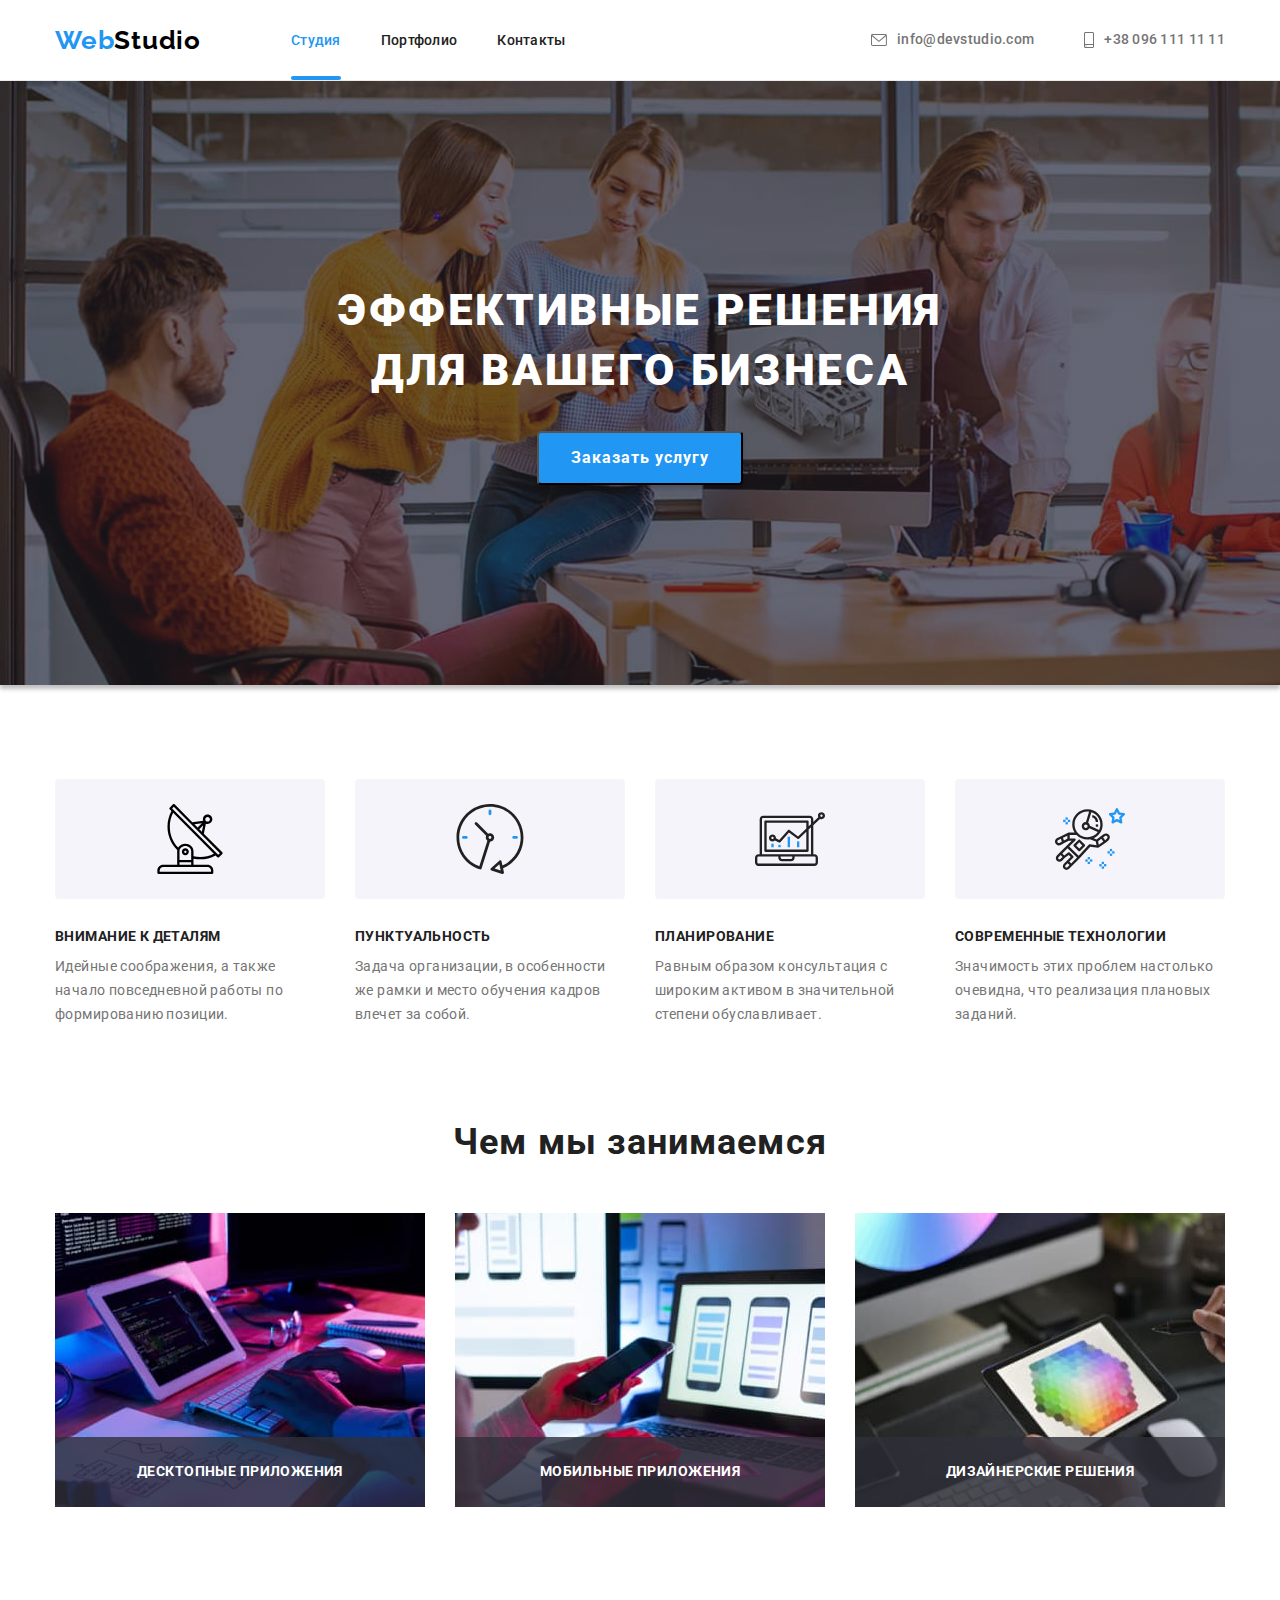
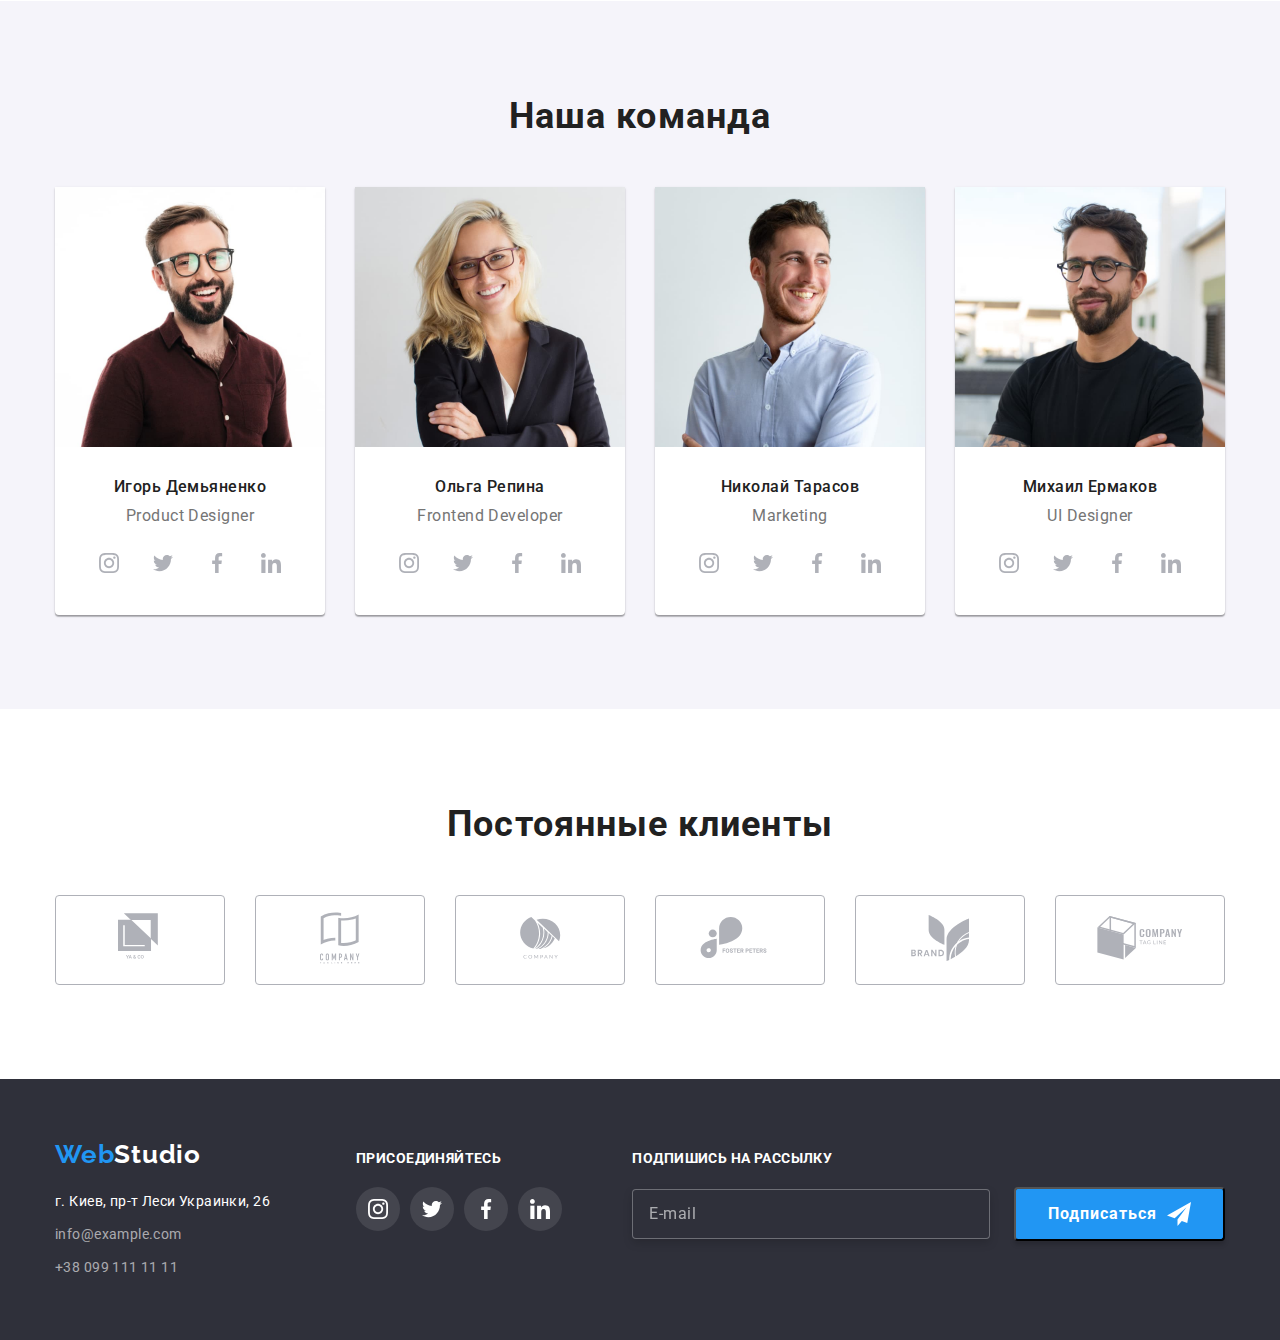
==== index.html @ ebfdbd6f "live sass compiler instalation" ====
<!DOCTYPE html>
<html lang="ru">
<head>
    <meta charset="UTF-8">
    <meta name="viewport" content="width=device-width, initial-scale=1.0">
    <title>Веб Студия</title>
    <link rel="stylesheet" href="https://cdnjs.cloudflare.com/ajax/libs/modern-normalize/1.0.0/modern-normalize.min.css">
    <link rel="preconnect" href="https://fonts.gstatic.com">
    <link href="https://fonts.googleapis.com/css2?family=Raleway:wght@700&family=Roboto:wght@400;500;700;900&display=swap"
        rel="stylesheet">
    <link rel="stylesheet" href="./css/styles.css" />

    <!-- Подключение анимации-->
        <link rel="stylesheet" href="https://cdnjs.cloudflare.com/ajax/libs/animate.css/4.1.1/animate.min.css" />
</head>
<body>
     <header class="header">
            <div class="container">
                <nav class="navigation">
                    <a class="logo link animate__heartBeat" lang="en" href=""><span class="logo-part">Web</span>Studio</a>
                    <ul class="navigation-list list">
                        <li class="navigation-item link">
                            <a class="navigation-link link active" href="">Студия</a>
                        </li>
                        <li class="navigation-item link">
                            <a class="navigation-link link" href="./portfolio.html">Портфолио</a>
                        </li>
                        <li class="navigation-item link">
                            <a class="navigation-link link" href="">Контакты</a>
                        </li>
                    </ul>
                </nav>
                <ul class="contact-list list">
                    <li class="contact-items">
                        <a class="contact-mail link" href="mailto:info@devstudio.com">
                            <svg class="contact-mail-icon" width="16" height="12">
                                <use href="./images/icons.svg#icon-envelope-hover"></use>
                            </svg>info@devstudio.com</a>
                    </li>
                    <li class="contact-items">
                        <a class="contact-tel link" href="tel:+380961111111">
                            <svg class="contact-tel-icon" width="10" height="16">
                                <use href="./images/icons.svg#icon-smartphone"></use>
                            </svg>+38 096 111 11 11</a>
                    </li>
                </ul>
            </div>
    </header>    
        <main>

            <!--Секция Hero-->
            
            <section class="hero">
                <div class="container">
                    <h1 class="hero-title">Эффективные решения для вашего бизнеса</h1>
                    <button class="modal-btn" type="button" data-modal-open>Заказать услугу</button>
                </div>
            </section>

            <!--Секция Преимущества-->

            <section class="advantages">
                <div class="container">
                    <h2 class="advantages-title visually-hidden">Преимущества Веб Студии</h2>
                    
                    <ul class="advantages-list list">
                        <li class="advantages-list-item">
                            <div class="advantages-icon-box">
                                <svg class="advantages-icon" width="70" height="70">
                                    <use href="./images/icons.svg#icon-antenna"></use>
                                </svg>
                            </div>
                            <h3 class="advantages-list-title">Внимание к деталям</h3>
                            <p class="advantages-description">Идейные соображения, а также начало повседневной работы по формированию
                                позиции.
                            </p>
                        </li>
                        <li class="advantages-list-item">
                            <div class="advantages-icon-box">
                                <svg class="advantages-icon" width="70" height="70">
                                    <use href="./images/icons.svg#icon-clock"></use>
                                </svg>
                            </div>
                            <h3 class="advantages-list-title">Пунктуальность</h3>
                            <p class="advantages-description">Задача организации, в особенности же рамки и место обучения кадров влечет за
                                собой.
                            </p>
                        </li>
                        <li class="advantages-list-item">
                            <div class="advantages-icon-box">
                                <svg class="advantages-icon" width="70" height="70">
                                    <use href="./images/icons.svg#icon-diagram"></use>
                                </svg>
                            </div>
                            <h3 class="advantages-list-title">Планирование</h3>
                            <p class="advantages-description">Равным образом консультация с широким активом в значительной степени
                                обуславливает.
                            </p>
                        </li>
                        <li class="advantages-list-item">
                            <div class="advantages-icon-box">
                                <svg class="advantages-icon" width="70" height="70">
                                    <use href="./images/icons.svg#icon-astronaut"></use>
                                </svg>
                            </div>
                            <h3 class="advantages-list-title">Современные технологии</h3>
                            <p class="advantages-description">Значимость этих проблем настолько очевидна, что реализация плановых заданий.
                            </p>
                        </li>
                    </ul>
                </div>
            </section>

            <!--Род деятельности-->

            <section class="company-skills">
                <div class="container">
                    <h2 class="company-description">Чем мы занимаемся</h2>
                    <ul class="skills list">
                        <li class="skills-gallary-item">
                            <div class="skills-thumb">
                                <img class="skills-images" src="./images/what-we-do/img-1.jpg" width="370" height="294"
                                    alt="Веб разработчик стилизирует сайт с помощью каскадной таблицы стилей." />
                                    <p class="skills-examples">Десктопные приложения</p>
                            </div>
                        </li>
                        <li class="skills-gallary-item">
                            <div class="skills-thumb"> 
                                <img class="skills-images" src="./images/what-we-do/img-2.jpg" width="370" height="294"
                                    alt="Веб дизайнер подбирает дизайн сайта для мобильного телефона." />
                                <p class="skills-examples">Мобильные приложения</p>
                            </div>
                        </li>
                        <li class="skills-gallary-item">
                            <div class="skills-thumb">
                                <img class="skills-images" src="./images/what-we-do/img-3.jpg" width="370" height="294"
                                    alt="Веб дизайнер смотрит на палитру цветов на планшете." />
                                <p class="skills-examples">Дизайнерские решения</p>
                            </div>
                        </li>
                    </ul>
                </div>
            </section>
            
            <!--Наша команда-->

            <section class="team">
                <div class="container">
                    <h2 class="company-description">Наша команда</h2>
                    <ul class="team-list list">
                        <li class="team-list-item">
                            <img class="team-member-photo" src="./images/team/img.jpg" width="270" height="260"
                                alt="Улыбающийся парень с бородой, в очках, бордовой рубашке." />
                           <div class="team-member-description">
                                <h3 class="team-member-name">Игорь Демьяненко</h3>
                                <p class="team-member-job" lang="en">Product Designer</p>
                                <ul class="social-list">
                                    <li class="social-list-item list">
                                        <a href="" class="social-list-link link">
                                            <svg class="social-list-icon" width="20" height="20">
                                                <use href="./images/icons.svg#icon-instagram"></use>
                                            </svg>
                                        </a>
                                    </li>
                                    <li class="social-list-item list">
                                        <a href="" class="social-list-link link">
                                            <svg class="social-list-icon" width="20" height="20">
                                                 <use href="./images/icons.svg#icon-twitter"></use>
                                            </svg>
                                        </a>
                                    </li>
                                    <li class="social-list-item list">
                                        <a href="" class="social-list-link link">
                                            <svg class="social-list-icon" width="20" height="20">
                                                <use href="./images/icons.svg#icon-facebook"></use>
                                            </svg>
                                        </a>
                                    </li>
                                    <li class="social-list-item list">
                                        <a href="" class="social-list-link link">
                                            <svg class="social-list-icon" width="20" height="20">
                                                <use href="./images/icons.svg#icon-linkedin"></use>
                                         </svg>
                                        </a>
                                    </li>
                                </ul>
                           </div>
                        </li>
                        <li class="team-list-item">
                            <img class="team-member-photo" src="./images/team/img-1.jpg" width="270" height="260"
                                alt="Улыбающаяся девушка блондинка, в очках и темно-сером пиджаке." />
                            <div class="team-member-description">
                                <h3 class="team-member-name">Ольга Репина</h3>
                                <p class="team-member-job" lang="en">Frontend Developer</p>
                                <ul class="social-list">
                                    <li class="social-list-item list">
                                        <a href="" class="social-list-link link">
                                            <svg class="social-list-icon" width="20" height="20">
                                                <use href="./images/icons.svg#icon-instagram"></use>
                                            </svg>
                                        </a>
                                    </li>
                                    <li class="social-list-item list">
                                        <a href="" class="social-list-link link">
                                            <svg class="social-list-icon" width="20" height="20">
                                                <use href="./images/icons.svg#icon-twitter"></use>
                                            </svg>
                                        </a>
                                    </li>
                                    <li class="social-list-item list">
                                        <a href="" class="social-list-link link">
                                            <svg class="social-list-icon" width="20" height="20">
                                                <use href="./images/icons.svg#icon-facebook"></use>
                                            </svg>
                                        </a>
                                    </li>
                                    <li class="social-list-item list">
                                        <a href="" class="social-list-link link">
                                            <svg class="social-list-icon" width="20" height="20">
                                                <use href="./images/icons.svg#icon-linkedin"></use>
                                            </svg>
                                        </a>
                                    </li>
                                </ul>
                            </div>
                        </li>
                        <li class="team-list-item">
                            <img class="team-member-photo" src="./images/team/img-2.jpg" width="270" height="260"
                                alt="Улыбающийся парень, смотрящий в сторону, в голубой рубашке." />
                            <div class="team-member-description">
                                <h3 class="team-member-name">Николай Тарасов</h3>
                                <p class="team-member-job" lang="en">Marketing</p>
                                <ul class="social-list">
                                    <li class="social-list-item list">
                                        <a href="" class="social-list-link link">
                                            <svg class="social-list-icon" width="20" height="20">
                                                <use href="./images/icons.svg#icon-instagram"></use>
                                            </svg>
                                        </a>
                                    </li>
                                    <li class="social-list-item list">
                                        <a href="" class="social-list-link link">
                                            <svg class="social-list-icon" width="20" height="20">
                                                <use href="./images/icons.svg#icon-twitter"></use>
                                            </svg>
                                        </a>
                                    </li>
                                    <li class="social-list-item list">
                                        <a href="" class="social-list-link link">
                                            <svg class="social-list-icon" width="20" height="20">
                                                <use href="./images/icons.svg#icon-facebook"></use>
                                            </svg>
                                        </a>
                                    </li>
                                    <li class="social-list-item list">
                                        <a href="" class="social-list-link link">
                                            <svg class="social-list-icon" width="20" height="20">
                                                <use href="./images/icons.svg#icon-linkedin"></use>
                                            </svg>
                                        </a>
                                    </li>
                                </ul>
                            </div>
                        </li>
                        <li class="team-list-item">
                            <img class="team-member-photo" src="./images/team/img-3.jpg" width="270" height="260"
                                alt="Улыбающийся парень с бородой, в очках и в черной футболке." />
                           <div class="team-member-description">
                                <h3 class="team-member-name">Михаил Ермаков</h3>
                                <p class="team-member-job" lang="en">UI Designer</p>
                                <ul class="social-list">
                                    <li class="social-list-item list">
                                        <a href="" class="social-list-link link">
                                            <svg class="social-list-icon" width="20" height="20">
                                                <use href="./images/icons.svg#icon-instagram"></use>
                                            </svg>
                                        </a>
                                    </li>
                                    <li class="social-list-item list">
                                        <a href="" class="social-list-link link">
                                            <svg class="social-list-icon" width="20" height="20">
                                                <use href="./images/icons.svg#icon-twitter"></use>
                                            </svg>
                                        </a>
                                    </li>
                                    <li class="social-list-item list">
                                        <a href="" class="social-list-link link">
                                            <svg class="social-list-icon" width="20" height="20">
                                                <use href="./images/icons.svg#icon-facebook"></use>
                                            </svg>
                                        </a>
                                    </li>
                                    <li class="social-list-item list">
                                        <a href="" class="social-list-link link">
                                            <svg class="social-list-icon" width="20" height="20">
                                                <use href="./images/icons.svg#icon-linkedin"></use>
                                            </svg>
                                        </a>
                                    </li>
                                </ul>
                           </div>
                        </li>
                    </ul>
                </div>
            </section>

            <!--Секция Клиенты-->
            <section class="regular-customers">
                <div class="container">
                    <h2 class="company-description">Постоянные клиенты</h2>
                      <ul class="regular-customers-list list">
                        <li class="regular-customers-list-item">
                            <a class="regular-customers-icon-box">
                                <svg class="regular-customers-icon" width="44" height="49">
                                    <use href="./images/icons.svg#icon-logo-1"></use>
                                </svg>
                            </a>
                        </li>
                        <li class="regular-customers-list-item">
                            <a class="regular-customers-icon-box">
                                <svg class="regular-customers-icon" width="40" height="52">
                                    <use href="./images/icons.svg#icon-logo-2"></use>
                                </svg>
                            </a>
                        </li>
                        <li class="regular-customers-list-item">
                            <a class="regular-customers-icon-box">
                                <svg class="regular-customers-icon" width="41" height="42">
                                    <use href="./images/icons.svg#icon-logo-3"></use>
                                </svg>
                            </a>
                        </li>
                        <li class="regular-customers-list-item">
                            <a class="regular-customers-icon-box">
                                <svg class="regular-customers-icon" width="80" height="42">
                                    <use href="./images/icons.svg#icon-logo-4"></use>
                                </svg>
                            </a>
                        </li>
                        <li class="regular-customers-list-item">
                            <a class="regular-customers-icon-box">
                                <svg class="regular-customers-icon" width="60" height="46">
                                    <use href="./images/icons.svg#icon-logo-5"></use>
                                </svg>
                            </a>
                        </li>
                        <li class="regular-customers-list-item">
                            <a class="regular-customers-icon-box">
                                <svg class="regular-customers-icon" width="88" height="44">
                                    <use href="./images/icons.svg#icon-logo-6"></use>
                                </svg>
                            </a>
                        </li>
                    </ul>
                </div>
            </section>
        </main>
     <footer class="footer">    
            <div class="container">
                <div class="left-side-footer-wrapper">
                    <a class="logo link" lang="en" href=""><span class="logo-part">Web</span><span
                            class="logo-dark-background">Studio</span></a>
                    <address class="address">
                        <ul class="address-list list">
                            <li class="address-list-item">
                                <a class="address-link link" href="https://goo.gl/maps/c7qryHXfXwKfHJzUA" target="_blank"
                                    rel="noopener noreferrer">г. Киев, пр-т Леси Украинки, 26</a>
                            </li>
                            <li class="address-list-item">
                                <a class="address-contact link" href="mailto:info@example.com">info@example.com</a>
                            </li>
                            <li class="address-list-item">
                                <a class="address-contact link" href="tel:+380991111111">+38 099 111 11 11</a>
                            </li>
                        </ul>
                    </address>
                </div>
                <div class="social-links-footer-wrapper">
                    <p class="enjoy-title">Присоединяйтесь</p>
                    <ul class="social-list-footer">
                        <li class="social-list-footer-item list">
                            <a href="" class="social-list-footer-link link">
                                <svg class="social-list-footer-icon" width="20" height="20">
                                    <use href="./images/icons.svg#icon-instagram"></use>
                                </svg>
                            </a>
                        </li>
                        <li class="social-list-footer-item list">
                            <a href="" class="social-list-footer-link link">
                                <svg class="social-list-footer-icon" width="20" height="20">
                                    <use href="./images/icons.svg#icon-twitter"></use>
                                </svg>
                            </a>
                        </li>
                        <li class="social-list-footer-item list">
                            <a href="" class="social-list-footer-link link">
                                <svg class="social-list-footer-icon" width="20" height="20">
                                    <use href="./images/icons.svg#icon-facebook"></use>
                                </svg>
                            </a>
                        </li>
                        <li class="social-list-footer-item list">
                            <a href="" class="social-list-footer-link link">
                                <svg class="social-list-footer-icon" width="20" height="20">
                                    <use href="./images/icons.svg#icon-linkedin"></use>
                                </svg>
                            </a>
                        </li>
                    </ul>
                </div>
                <div class="footer-form-wrapper">
                    <b class="footer-form-title">Подпишись на рассылку</b>
                       <form action="#" class="footer-form">
                             <input type="email" class="user-email-footer-input" name="user-email-footer-input" placeholder="E-mail">
                             <button type="submit" class="footer-form-button">Подписаться
                                <svg class="footer-send-icon" width="24" height="24">
                                    <use href="./images/icons.svg#icon_send"></use>
                                </svg>
                          </button>
                        </form>
                </div>
            </div>
    </footer>

                <!-- БЕКДРОП -->
    <div class="backdrop is-hidden" data-modal>
        <div class="modal animate__zoomInDown">
            <button type="button" class="modal-btn-close" data-modal-close>
                <svg class="close-icon" width="11" height="11">
                    <use href="./images/icons.svg#icon-close"></use>
                </svg>
            </button>
            <form action="#" class="modal-form">
                <p class="modal-form-title">Оставьте свои данные, мы вам перезвоним</p>
                <label class="form-field">
                    Имя
                    <span class="form-field-wrapper">
                        <input type="text" name="user-name" required minlength="2" class="modal-form-input">
                        <svg class="modal-form-icon" width="18" height="18">
                            <use href="./images/icons.svg#icon-person"></use>
                        </svg>
                    </span>
                </label>
            
                <label class="form-field">
                    Телефон
                    <span class="form-field-wrapper">
                        <input type="number" name="user-tel" class="modal-form-input" required title="+38 (050) 333-33-33">
                        <svg class="modal-form-icon" width="18" height="18">
                            <use href="./images/icons.svg#icon-phone"></use>
                        </svg>
                    </span>
                </label>
            
                <label class="form-field">
                    Почта
                    <span class="form-field-wrapper">
                        <input type="email" name="user-email" class="modal-form-input" required>
                    
                        <svg class="modal-form-icon" width="18" height="18">
                            <use href="./images/icons.svg#icon-email"></use>
                        </svg>
                    </span>
                </label>
            
                <label class="form-field">
                    Комментарий
                    <textarea name="comment" class="modal-form-comment" placeholder="Введите текст"></textarea>
                </label>
                
                <input type="checkbox" id="agreement" name="agreement" class="modal-form-agreement visually-hidden">
                <label for="agreement" class="modal-form-agreement-desc">
                    Соглашаюсь с рассылкой и принимаю&nbsp;
                    <a class="modal-form-agreement-link" href="">Условия договора</a>
                </label>
                    <button class="modal-form-btn" type="submit">Отправить</button>
            </form>
        </div>
    </div>
    <script src="./js/modal.js"></script>
</body>
</html>
---- css/styles.css ----
/* ------COMPONENTS----- */
:root {
  --main-font: 'Roboto', sans-serif;
  --secondary-font: 'Raleway', sans-serif;
  --accent-color: #2196f3;
  --alternative-accent-color: #188ce8;
  --first-text-color: #212121;
  --second-text-color: #757575;
  --alternative-second-text-color: rgba(255, 255, 255, 0.6);
  --third-text-color: #ffffff;
  --light-background-color: #f5f4fa;
  --dark-background-color: #2f303a;
  --btn-box-shadow-color: 0px 4px 4px rgba(0, 0, 0, 0.15);
  --logo-light-theme-color: #000;
  --social-icons-color-light-theme: #afb1b8;
  --overlay-background-color: rgba(33, 150, 243, 0.9);
}

body {
  font-family: var(--main-font);
  color: var(--first-text-color);
}

.link {
  text-decoration: none;
  color: var(--first-text-color);
}

.list {
  list-style: none;
}

.address {
  font-style: normal;
}

.active {
  color: var(--accent-color);
  position: relative;
}

h1,
h2,
h3,
h4,
h5,
h6,
p {
  margin: 0;
}

ul,
ol {
  margin: 0;
  padding: 0;
}

img {
  display: block;
}

.visually-hidden {
  position: absolute !important;
  clip: rect(1px 1px 1px 1px); /* IE6, IE7 */
  clip: rect(1px, 1px, 1px, 1px);
  padding: 0 !important;
  border: 0 !important;
  height: 1px !important;
  width: 1px !important;
  overflow: hidden;
}
/* ------END COMPONENTS----- */

/* HEADER */

.header {
  display: flex;
  align-items: center;
  border-bottom: 1px solid #ececec;
}

.container {
  margin: 0 auto;
  padding: 0 15px;
  width: 1200px;
}

.header .container {
  display: flex;
  align-items: center;
}

.navigation {
  display: flex;
  align-items: center;
}

.navigation-list {
  display: flex;
  align-items: center;
}

.contact-list,
.contact-items {
  display: flex;
  align-items: center;
}

.contact-list {
  margin-left: auto;
}

.contact-items:not(:last-child) {
  margin-right: 50px;
}

.logo {
  font-family: var(--secondary-font);
  font-weight: 700;
  font-size: 26px;
  line-height: 1.19;
  letter-spacing: 0.03em;
  color: var(--logo-light-theme-color);
  margin-right: 90px;
  padding-top: 24px;
  padding-bottom: 24px;

  animation-duration: 3000ms;
}

.logo-part {
  color: var(--accent-color);
}

.navigation-item:not(:last-child) {
  margin-right: 40px;
}

.navigation-link {
  font-weight: 500;
  font-size: 14px;
  line-height: 1.14;
  letter-spacing: 0.02em;
  padding-top: 32px;
  padding-bottom: 32px;

  transition-property: color;
  transition-duration: 250ms;
  transition-timing-function: cubic-bezier(0.4, 0, 0.2, 1);
}

.contact-mail,
.contact-tel {
  display: flex;
  align-items: center;

  padding-top: 32px;
  padding-bottom: 32px;
  font-weight: 500;
  font-size: 14px;
  line-height: 1.14;
  letter-spacing: 0.02em;
  color: var(--second-text-color);

  transition-property: color;
  transition-duration: 250ms;
  transition-timing-function: cubic-bezier(0.4, 0, 0.2, 1);
}

.contact-mail-icon,
.contact-tel-icon {
  margin-right: 10px;
  cursor: pointer;
  fill: currentColor;
}

.navigation-link:hover,
.navigation-link:focus,
.contact-mail:hover,
.contact-mail:focus,
.contact-tel:hover,
.contact-tel:focus {
  color: var(--accent-color);
}

.contact-mail:hover .contact-mail-icon,
.contact-mail:focus .contact-mail-icon,
.contact-tel:hover .contact-tel-icon,
.contact-tel:focus .contact-tel-icon {
  fill: currentColor;
}

.active::after {
  content: '';
  position: absolute;
  left: 0;
  bottom: 0;
  width: 100%;
  height: 4px;
  border-radius: 2px;
  background-color: currentColor;
}

/* HEADER END */

/* HERO */

.hero {
  text-align: center;
  max-width: 1600px;
  margin: 0 auto;
  background-color: var(--dark-background-color);
  background-image: linear-gradient(
      rgba(47, 48, 58, 0.4),
      rgba(47, 48, 58, 0.4)
    ),
    url('../images/hero-bgi/background.jpg');
  background-repeat: no-repeat;
  background-size: cover;
  box-shadow: 0px 4px 4px rgba(0, 0, 0, 0.25);
}

.hero .container {
  text-align: center;
  padding-top: 200px;
  padding-bottom: 200px;
}

.hero-title {
  max-width: 696px;
  margin-left: auto;
  margin-right: auto;
  margin-bottom: 30px;
  text-align: center;
  font-weight: 900;
  font-size: 44px;
  line-height: 1.36;
  letter-spacing: 0.06em;
  text-transform: uppercase;
  color: var(--third-text-color);
}

.modal-btn {
  min-width: 200px;
  padding: 10px 32px;

  font-family: inherit;
  font-weight: 700;
  font-size: 16px;
  line-height: 1.88;
  text-align: center;
  letter-spacing: 0.06em;
  cursor: pointer;
  border-radius: 4px;
  color: var(--third-text-color);
  background-color: var(--accent-color);
  box-shadow: var(--btn-box-shadow-color);

  transition: background-color 250ms cubic-bezier(0.4, 0, 0.2, 1);
}

.modal-btn:hover,
.modal-btn:focus {
  background-color: var(--alternative-accent-color);
  outline: none;
}

.backdrop {
  position: fixed;
  top: 0;
  left: 0;
  width: 100%;
  height: 100%;
  background-color: rgba(0, 0, 0, 0.2);
  visibility: visible;
  opacity: 1;
  transition: opacity 250ms cubic-bezier(0.4, 0, 0.2, 1);
}

.backdrop.is-hidden {
  opacity: 0;
  visibility: hidden;
  pointer-events: none;
}

.modal {
  position: absolute;
  top: 50%;
  left: 50%;
  transform: translate(-50%, -50%);
  transform-origin: center left;

  display: flex;
  min-width: 528px;
  min-height: 581px;
  padding: 40px;
  box-shadow: 0px 1px 3px rgba(0, 0, 0, 0.12), 0px 1px 1px rgba(0, 0, 0, 0.14),
    0px 2px 1px rgba(0, 0, 0, 0.2);
  border-radius: 4px;
  background-color: var(--third-text-color);

  transition: transform 500ms cubic-bezier(0.4, 0, 0.2, 1);
  animation-duration: 3000ms;
}

.modal-form {
  display: flex;
  flex-direction: column;
}

.modal-form-input {
  display: block;
  width: 100%;
  min-height: 40px;
  padding: 12px 42px;
  border: 1px solid rgba(33, 33, 33, 0.2);
  border-radius: 4px;
  margin-top: 4px;
  transition: border-color 250ms cubic-bezier(0.4, 0, 0.2, 1);
}

.modal-form-input:focus {
  border-color: var(--accent-color);
  outline: none;
}

.modal-form-icon {
  position: absolute;
  display: block;
  top: 50%;
  left: 12px;
  transform: translateY(-50%);
  transition: fill 250ms cubic-bezier(0.4, 0, 0.2, 1);
}

.modal-form-input:focus + .modal-form-icon {
  fill: var(--accent-color);
}

.modal-form-comment {
  width: 100%;
  resize: none;
  min-height: 120px;
  padding: 12px 16px;
  margin-top: 4px;
  border: 1px solid rgba(33, 33, 33, 0.2);
  border-radius: 4px;
  transition: border-color 250ms cubic-bezier(0.4, 0, 0.2, 1);
}

.modal-form-comment:focus {
  border-color: var(--accent-color);
  outline: none;
}

.modal-form-comment::placeholder {
  font-family: inherit;
  font-weight: 400;
  font-size: 14px;
  line-height: 1.14;
  letter-spacing: 0.01em;
  color: rgba(117, 117, 117, 0.5);
}

.modal-form-title {
  margin-bottom: 30px;
  text-align: center;
  font-weight: 700;
  font-size: 20px;
  line-height: 1.15;
  letter-spacing: 0.03em;
  color: var(--first-text-color);
}

.form-field {
  font-family: inherit;
  font-weight: 400;
  font-size: 12px;
  line-height: 1.17;
  letter-spacing: 0.01em;
  color: var(--second-text-color);
}

.form-field:not(:last-child) {
  margin-bottom: 10px;
}

.form-field-wrapper {
  position: relative;
  display: block;
}

.modal-form-agreement-desc {
  display: flex;
  align-items: center;
  margin-bottom: 30px;
  font-family: inherit;
  font-weight: 400;
  font-size: 14px;
  line-height: 1.71;
  letter-spacing: 0.03em;
  color: var(--second-text-color);
}

.modal-form-agreement-desc::before {
  content: ' ';
  display: block;
  margin-right: 8px;
  width: 16px;
  height: 15px;
  background-image: url(../images/empty_check.svg);
  background-repeat: no-repeat;
  background-size: contain;
  cursor: pointer;
  transition: background-image 250ms cubic-bezier(0.4, 0, 0.2, 1);
}

.modal-form-agreement:checked + .modal-form-agreement-desc::before {
  border: 0.2px solid var(--third-text-color);
  background-image: url(../images/check.svg);
  fill: var(--third-text-color);
  background-repeat: no-repeat;
  background-size: contain;
  background-color: var(--alternative-accent-color);
  outline: none;
}

.modal-form-agreement:focus + .modal-form-agreement-desc::before {
  border: 2px solid var(--accent-color);
}

.modal-form-agreement-link {
  color: var(--accent-color);
}

.modal-btn-close {
  position: absolute;
  top: 8px;
  right: 8px;

  display: flex;
  align-items: center;
  justify-content: center;

  padding: 0;
  width: 30px;
  height: 30px;
  border: 1px solid rgba(0, 0, 0, 0.1);
  border-radius: 50%;
  background-color: var(--third-text-color);
  cursor: pointer;
}

.modal-form-btn {
  min-width: 200px;
  align-self: center;
  padding: 10px;

  text-align: center;
  font-family: inherit;
  font-weight: 700;
  font-size: 16px;
  line-height: 1.88;
  letter-spacing: 0.06em;
  cursor: pointer;
  border-radius: 4px;
  border: none;
  color: var(--third-text-color);
  background-color: var(--accent-color);
  box-shadow: var(--btn-box-shadow-color);

  transition: background-color 250ms cubic-bezier(0.4, 0, 0.2, 1);
}

.modal-form-btn:hover,
.modal-form-btn:focus {
  background-color: var(--alternative-accent-color);
  border: none;
}

/* HERO END */

/* ПРЕИМУЩЕСТВА */

.advantages {
  padding-top: 94px;
  padding-bottom: 47px;
}

.advantages .container {
  display: flex;
}

.advantages-list {
  display: flex;
  margin-left: -30px;
  margin-top: -30px;
}

.advantages-list-item {
  flex-basis: calc((100% - 120px) / 4);
  margin-left: 30px;
  margin-top: 30px;
}

.advantages-icon-box {
  display: flex;
  align-items: center;
  justify-content: center;
  background: var(--light-background-color);
  border-radius: 4px;
  width: 270px;
  height: 120px;
  margin-bottom: 30px;
}

.advantages-list-title {
  font-weight: 700;
  font-size: 14px;
  line-height: 1.14;
  letter-spacing: 0.03em;
  text-transform: uppercase;
  margin-bottom: 10px;
}

.advantages-description {
  font-size: 14px;
  line-height: 1.71;
  letter-spacing: 0.03em;
  color: var(--second-text-color);
}

/* ПРЕИМУЩЕСТВА END */

/*РОД ДЕЯТЕЛЬНОСТИ*/

.company-skills {
  padding-top: 47px;
  padding-bottom: 94px;
}

.skills {
  display: flex;
  flex-wrap: wrap;
  margin-left: -30px;
  margin-top: -30px;
}

.company-description {
  font-weight: 700;
  font-size: 36px;
  line-height: 1.17;
  text-align: center;
  letter-spacing: 0.03em;
  margin-bottom: 50px;
}

.skills-gallary-item {
  flex-basis: calc((100% - 90px) / 3);
  margin-left: 30px;
  margin-top: 30px;
}

.skills-thumb {
  position: relative;
}

.skills-examples {
  position: absolute;
  left: 0;
  bottom: 0;
  min-width: 370px;
  min-height: 70px;
  padding: 27px 0;

  font-weight: 700;
  font-size: 14px;
  line-height: 1.14;
  text-align: center;
  letter-spacing: 0.03em;
  text-transform: uppercase;
  color: var(--third-text-color);
  background-color: rgba(47, 48, 58, 0.8);
}
/* END - РОД ДЕЯТЕЛЬНОСТИ */

/* НАША КОМАНДА */

.team {
  background-color: var(--light-background-color);
  padding-bottom: 94px;
  padding-top: 94px;
}

.team-list {
  display: flex;
  flex-wrap: wrap;
  margin-left: -30px;
  margin-top: -30px;
}

.team-list-item {
  box-shadow: 0px 1px 3px rgba(0, 0, 0, 0.12), 0px 1px 1px rgba(0, 0, 0, 0.14),
    0px 2px 1px rgba(0, 0, 0, 0.2);
  border-radius: 0px 0px 4px 4px;
  background-color: var(--third-text-color);
  flex-basis: calc((100% - 120px) / 4);
  margin-left: 30px;
  margin-top: 30px;
}

.team-member-description {
  padding: 30px 32px;
}

.team-member-name {
  font-weight: 500;
  font-size: 16px;
  line-height: 19px;
  text-align: center;
  letter-spacing: 0.03em;
  margin-bottom: 10px;
}

.team-member-job {
  font-size: 16px;
  line-height: 19px;
  text-align: center;
  letter-spacing: 0.03em;
  color: var(--second-text-color);
  margin-bottom: 16px;
}

.social-list-link {
  display: flex;
  align-items: center;
  justify-content: center;
  width: 44px;
  height: 44px;
  border-radius: 50%;

  transition: background-color 250ms cubic-bezier(0.4, 0, 0.2, 1);
}

.social-list-icon {
  fill: var(--social-icons-color-light-theme);
  transition: fill 250ms cubic-bezier(0.4, 0, 0.2, 1);
}

.social-list-link:hover .social-list-icon,
.social-list-link:focus .social-list-icon {
  fill: var(--third-text-color);
}

.social-list-link:hover,
.social-list-link:focus {
  background-color: var(--accent-color);
}

.social-list {
  display: flex;
  align-items: center;
  justify-content: space-between;
}

/* НАША КОМАНДА END*/

/* GALLERY */

.project-gallery {
  padding-bottom: 94px;
  padding-top: 94px;
}

.filter-btn-list {
  display: flex;
  text-align: center;
}

.filter-btn-list {
  justify-content: center;
  margin-bottom: 50px;
}

.filter-btn-list-items:not(:last-child) {
  margin-right: 8px;
}

.filter-btn {
  border-radius: 4px;
  border: none;
  padding: 6px 22px;

  font-family: inherit;
  font-weight: 500;
  font-size: 16px;
  line-height: 1.62;
  text-align: center;
  letter-spacing: 0.03em;
  background-color: var(--light-background-color);
  cursor: pointer;

  transition: background-color 250ms cubic-bezier(0.4, 0, 0.2, 1),
    color 250ms cubic-bezier(0.4, 0, 0.2, 1),
    box-shadow 250ms cubic-bezier(0.4, 0, 0.2, 1);
}

.filter-btn:hover,
.filter-btn:focus {
  background-color: var(--accent-color);
  color: var(--third-text-color);
  box-shadow: 0px 3px 1px rgba(0, 0, 0, 0.1), 0px 1px 2px rgba(0, 0, 0, 0.08),
    0px 2px 2px rgba(0, 0, 0, 0.12);
}

.project-list {
  display: flex;
  flex-wrap: wrap;
  margin-left: -30px;
  margin-top: -30px;
}

.project-item {
  display: flex;
  flex-basis: calc((100% - 270px) / 3);
  margin-left: 30px;
  margin-top: 30px;
}

.project-item-description {
  padding: 20px 24px;
  border: 1px solid #eeeeee;
  border-top: none;
}

.project-item-image {
  display: block;
  transition: box-shadow 250ms cubic-bezier(0.4, 0, 0.2, 1);
}

.project-item-image:hover,
.project-item-image:focus {
  box-shadow: 0px 1px 1px rgba(0, 0, 0, 0.12), 0px 4px 4px rgba(0, 0, 0, 0.06),
    1px 4px 6px rgba(0, 0, 0, 0.16);
}

.project-title {
  font-weight: 700;
  font-size: 18px;
  line-height: 2;
  letter-spacing: 0.06em;
  margin-bottom: 4px;
}

.project-description {
  font-size: 16px;
  line-height: 1.88;
  letter-spacing: 0.03em;
  color: var(--second-text-color);
}

.project-item-thumb {
  position: relative;
  overflow: hidden;
}

.overlay {
  position: absolute;
  overflow: auto;
  width: 100%;
  height: 100%;
  padding: 63px 24px;

  font-weight: 400;
  font-size: 18px;
  line-height: 1.56;
  letter-spacing: 0.03em;
  color: var(--third-text-color);
  background-color: var(--overlay-background-color);

  transform: translatey(0);
  transition: transform 250ms cubic-bezier(0.4, 0, 0.2, 1);
}

.project-item-image:hover .overlay,
.project-item-image:focus .overlay {
  transform: translatey(-100%);
}

/* WORK GALLERY END*/

/* REGULAR CUSTOMERS*/

.regular-customers {
  display: flex;
  padding-top: 94px;
  padding-bottom: 94px;
}

.regular-customers-list {
  display: flex;
  flex-wrap: wrap;
  justify-content: center;
  align-items: center;
  margin-left: -30px;
  margin-top: -30px;
}

.regular-customers-list-item {
  display: flex;
  justify-content: center;
  align-items: center;
  flex-basis: calc((100% - 180px) / 6);
  margin-left: 30px;
  margin-top: 30px;
  border-radius: 4px;
  min-height: 90px;

  border: 1px solid var(--social-icons-color-light-theme);
  color: var(--social-icons-color-light-theme);

  transition: border 250ms cubic-bezier(0.4, 0, 0.2, 1);
}

.regular-customers-list-item:hover,
.regular-customers-list-item:focus {
  fill: var(--accent-color);
  border: 1px solid var(--accent-color);
}

.regular-customers-icon {
  fill: currentColor;
  transition: fill 250ms cubic-bezier(0.4, 0, 0.2, 1);
}

.regular-customers-list-item:hover .regular-customers-icon,
.regular-customers-list-item:focus .regular-customers-icon {
  fill: var(--accent-color);
}

/*END REGULAR CUSTOMER*/

/* FOOTER */
.footer {
  background-color: var(--dark-background-color);
  padding-top: 60px;
  padding-bottom: 60px;
}

.address-list,
.address-list-item,
.address-contact {
  display: flex;
  flex-direction: column;
}

.footer .logo {
  display: block;
  margin-right: 0;
  margin-bottom: 20px;
  padding: 0;
}

.logo-dark-background {
  color: var(--third-text-color);
}

.address-link {
  font-size: 14px;
  line-height: 1.71;
  letter-spacing: 0.03em;
  color: var(--third-text-color);
}

.address-contact {
  display: block;
  font-size: 14px;
  line-height: 1.71;
  letter-spacing: 0.03em;
  color: var(--alternative-second-text-color);

  transition: color 250ms cubic-bezier(0.4, 0, 0.2, 1);
}

.address-list {
  min-width: 231px;
  min-height: 81px;
}

.address-list-item:not(:last-child) {
  margin-bottom: 9px;
}

.address-contact:hover,
.address-contact:focus {
  color: var(--accent-color);
}

.footer .container {
  display: flex;
  align-items: baseline;
}

.left-side-footer-wrapper {
  margin-right: 70px;
}

.enjoy-title {
  font-weight: 700;
  font-size: 14px;
  line-height: 1.14;
  letter-spacing: 0.03em;
  text-transform: uppercase;
  color: var(--third-text-color);
  margin-bottom: 20px;
}

.social-list-footer {
  display: flex;
  align-items: center;
  justify-content: center;
  justify-content: space-between;
}

.social-list-footer-item:not(:last-child) {
  margin-right: 10px;
}

.social-list-footer-link {
  display: flex;
  align-items: center;
  justify-content: center;
  width: 44px;
  height: 44px;
  border-radius: 50%;
  background-color: rgba(255, 255, 255, 0.1);
  transition: background-color 250ms cubic-bezier(0.4, 0, 0.2, 1);
}

.social-list-footer-icon {
  fill: var(--third-text-color);
}

.social-list-footer-link:hover,
.social-list-footer-link:focus {
  background-color: var(--accent-color);
}

.footer-form-wrapper {
  margin-left: auto;
}

.footer-form-title {
  display: block;
  font-family: inherit;
  font-size: 14px;
  line-height: 1.14;
  letter-spacing: 0.03em;
  text-transform: uppercase;
  color: var(--third-text-color);
  margin-bottom: 20px;
}

.label-email-subscription {
  display: inline-flex;
}

.user-email-footer-input {
  display: inline-block;
  min-width: 358px;
  min-height: 50px;
  padding: 15px 16px;
  margin-right: 20px;
  border: 1px solid rgba(255, 255, 255, 0.3);
  filter: drop-shadow(0px 4px 4px rgba(0, 0, 0, 0.15));
  border-radius: 4px;
  color: var(--third-text-color);
  background-color: var(--dark-background-color);
}

.user-email-footer-input::placeholder {
  font-family: inherit;
  font-weight: normal;
  font-size: 16px;
  line-height: 1.25;
  letter-spacing: 0.03em;
  background-color: inherit;
  color: rgba(255, 255, 255, 0.6);
}

.user-email-footer-input:focus {
  border: 2px solid var(--accent-color);
  outline: none;
}

.footer-form-button {
  display: inline-flex;
  justify-content: center;
  align-items: center;
  min-width: 200px;
  min-height: 50px;
  padding: 10px 32px;

  font-family: inherit;
  font-weight: 700;
  font-size: 16px;
  line-height: 1.88;
  text-align: center;
  letter-spacing: 0.06em;
  cursor: pointer;
  border-radius: 4px;
  color: var(--third-text-color);
  background-color: var(--accent-color);
  box-shadow: var(--btn-box-shadow-color);

  transition: background-color 250ms cubic-bezier(0.4, 0, 0.2, 1);
}

.footer-form-button:hover,
.footer-form-button:focus {
  background-color: var(--alternative-accent-color);
  outline: none;
}

.footer-send-icon {
  fill: currentColor;
  margin-left: 10px;
}
/* FOOTER END*/
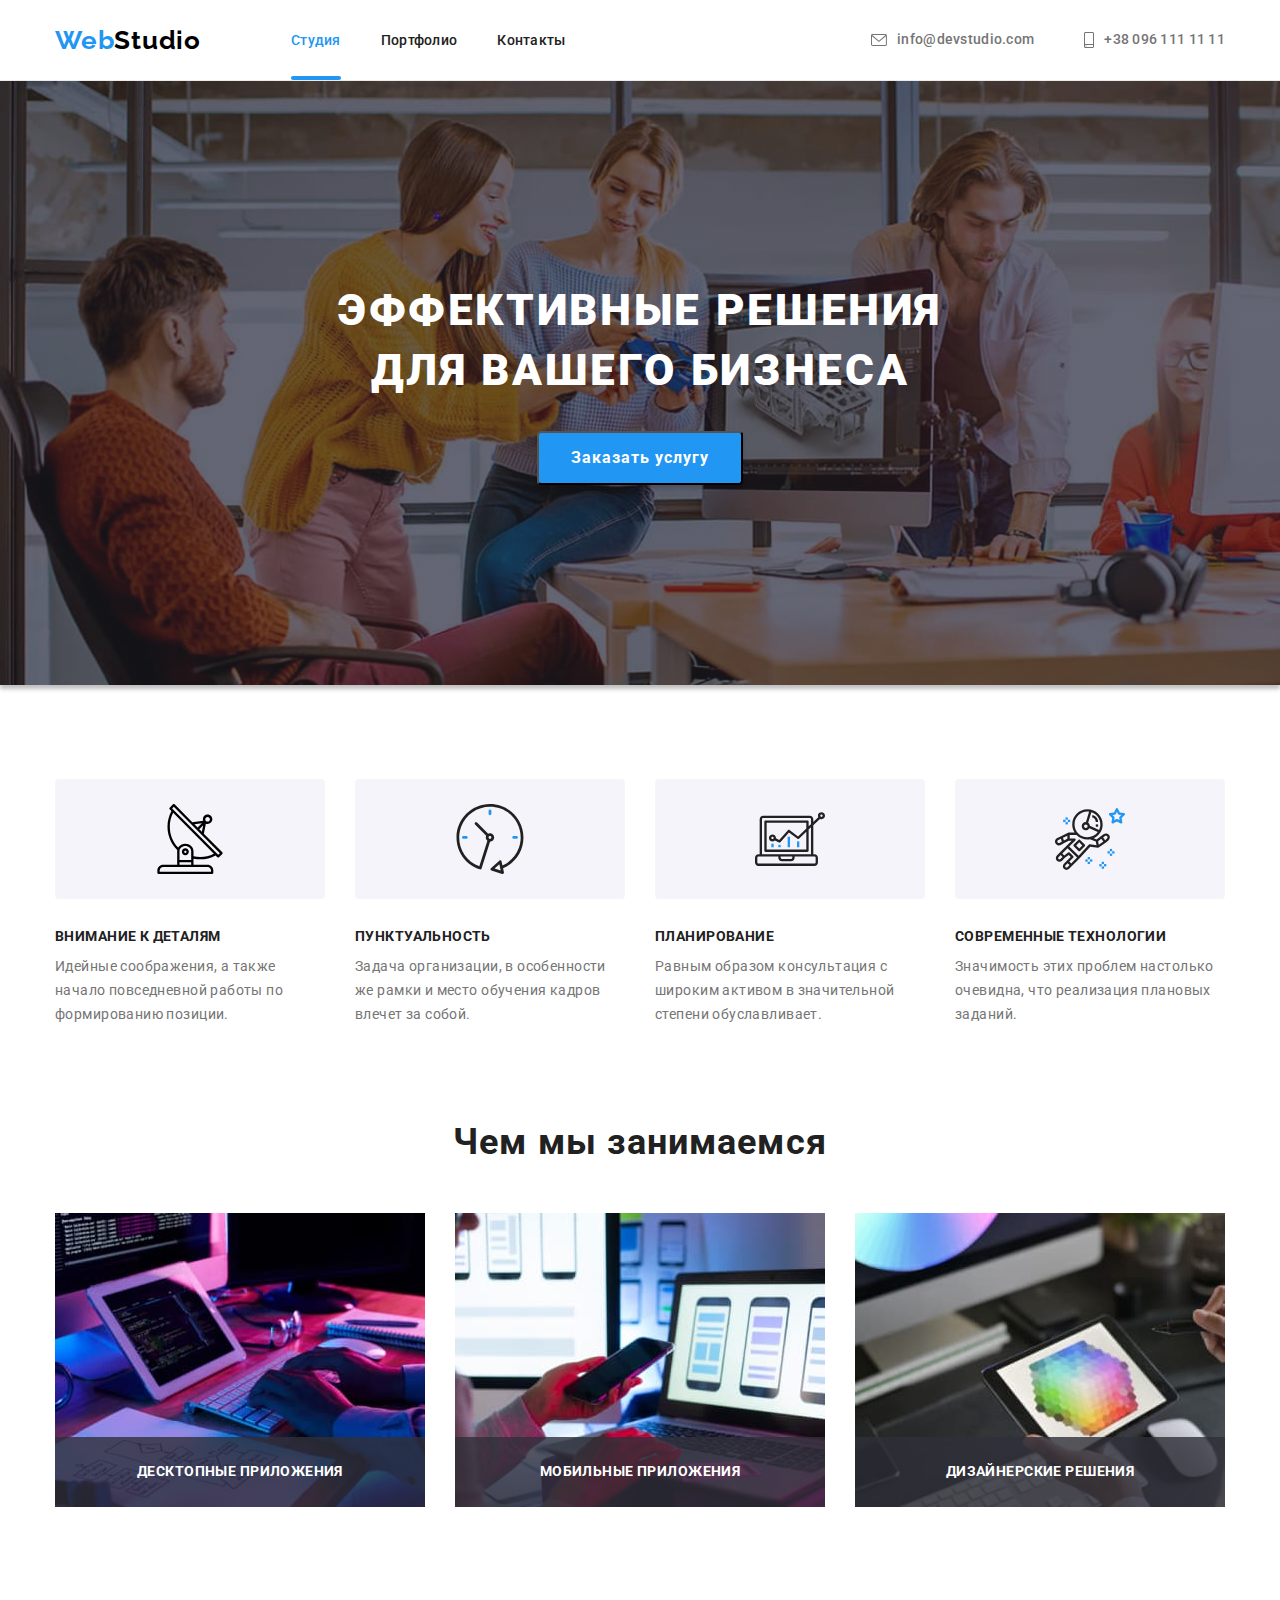
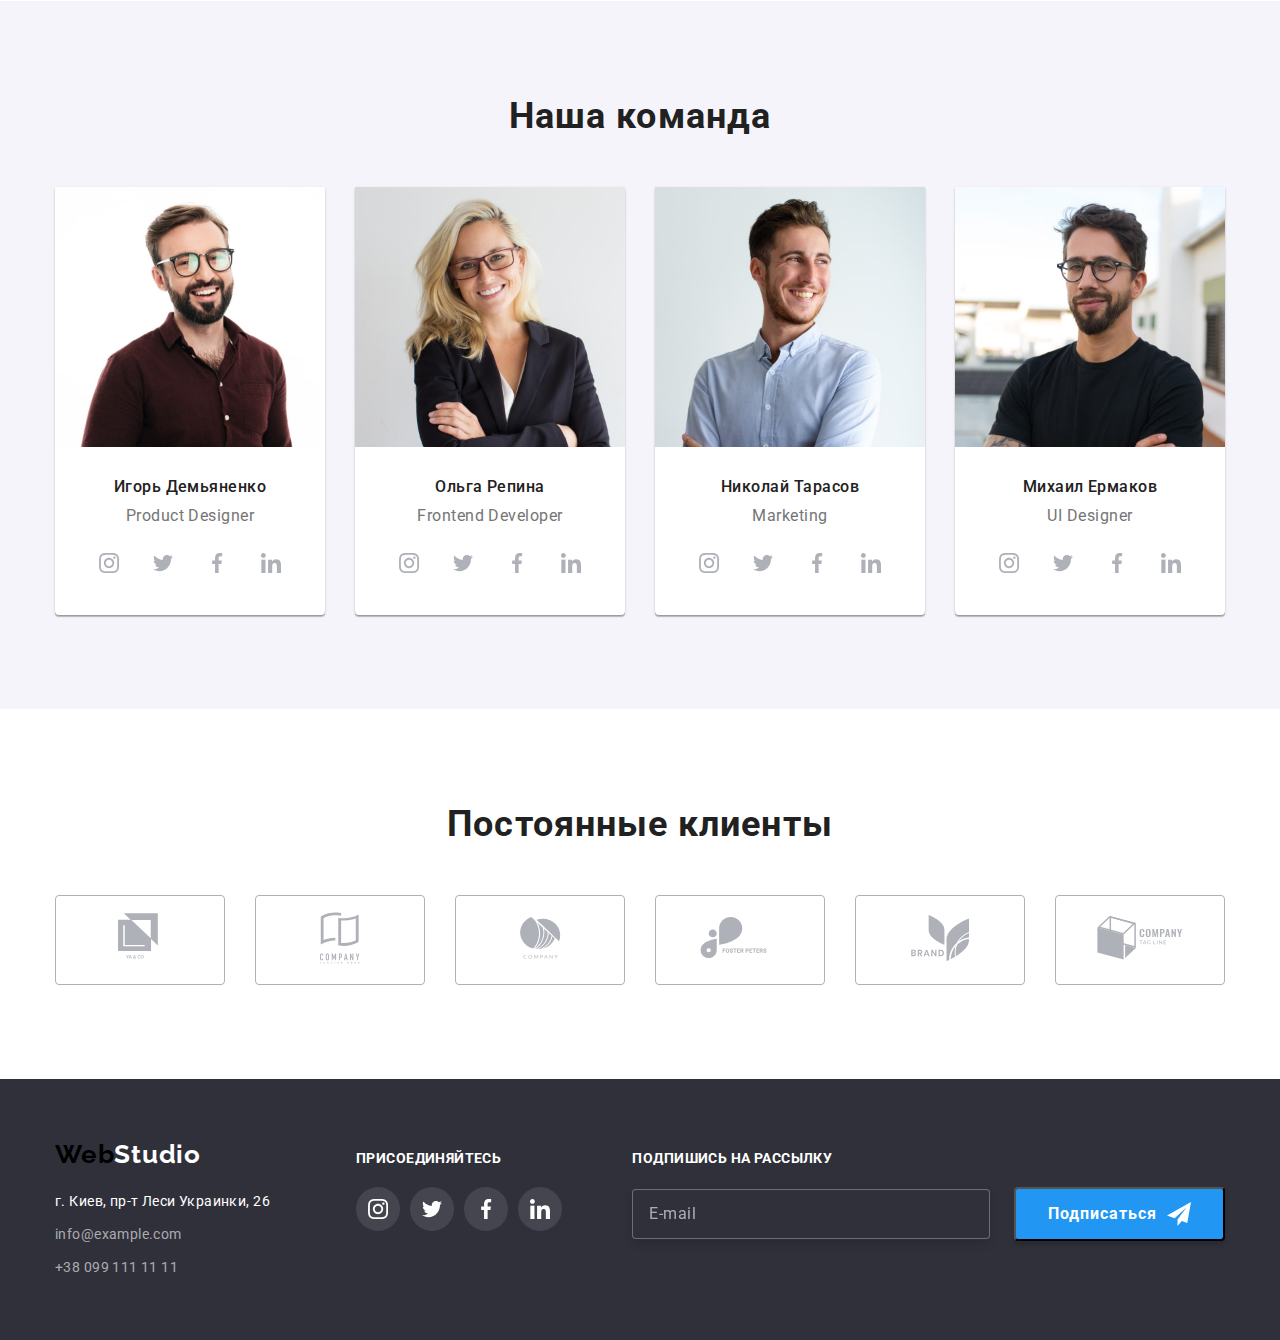
==== commit ec8a252c: "Header BEM renaming" ====
--- a/index.html
+++ b/index.html
@@ -14,32 +14,32 @@
         <link rel="stylesheet" href="https://cdnjs.cloudflare.com/ajax/libs/animate.css/4.1.1/animate.min.css" />
 </head>
 <body>
-     <header class="header">
-            <div class="container">
-                <nav class="navigation">
-                    <a class="logo link animate__heartBeat" lang="en" href=""><span class="logo-part">Web</span>Studio</a>
-                    <ul class="navigation-list list">
-                        <li class="navigation-item link">
-                            <a class="navigation-link link active" href="">Студия</a>
-                        </li>
-                        <li class="navigation-item link">
-                            <a class="navigation-link link" href="./portfolio.html">Портфолио</a>
-                        </li>
-                        <li class="navigation-item link">
-                            <a class="navigation-link link" href="">Контакты</a>
+     <header class="page-header">
+            <div class="page-header__container container">
+                <nav class="page-header__navigation">
+                    <a class="logo link animate__heartBeat" lang="en" href=""><span class="logo--light-theme">Web</span>Studio</a>
+                    <ul class="page-header__navigation-list list">
+                        <li class="page-header__navigation-item link">
+                            <a class="page-header__navigation-link link page-header__navigation-link--active" href="">Студия</a>
+                        </li>
+                        <li class="page-header__navigation-item link">
+                            <a class="page-header__navigation-link link" href="./portfolio.html">Портфолио</a>
+                        </li>
+                        <li class="page-header__navigation-item link">
+                            <a class="page-header__navigation-link link" href="">Контакты</a>
                         </li>
                     </ul>
                 </nav>
-                <ul class="contact-list list">
-                    <li class="contact-items">
-                        <a class="contact-mail link" href="mailto:info@devstudio.com">
-                            <svg class="contact-mail-icon" width="16" height="12">
+                <ul class="page-header__contact-list list">
+                    <li class="page-header__contact-item">
+                        <a class="page-header__mail-link link" href="mailto:info@devstudio.com">
+                            <svg class="mail-icon" width="16" height="12">
                                 <use href="./images/icons.svg#icon-envelope-hover"></use>
                             </svg>info@devstudio.com</a>
                     </li>
-                    <li class="contact-items">
-                        <a class="contact-tel link" href="tel:+380961111111">
-                            <svg class="contact-tel-icon" width="10" height="16">
+                    <li class="page-header__contact-item">
+                        <a class="page-header__tel-link link" href="tel:+380961111111">
+                            <svg class="tel-icon" width="10" height="16">
                                 <use href="./images/icons.svg#icon-smartphone"></use>
                             </svg>+38 096 111 11 11</a>
                     </li>
--- a/css/styles.css
+++ b/css/styles.css
@@ -34,11 +34,6 @@
   font-style: normal;
 }
 
-.active {
-  color: var(--accent-color);
-  position: relative;
-}
-
 h1,
 h2,
 h3,
@@ -57,6 +52,12 @@
 
 img {
   display: block;
+}
+
+.container {
+  margin: 0 auto;
+  padding: 0 15px;
+  width: 1200px;
 }
 
 .visually-hidden {
@@ -73,44 +74,38 @@
 
 /* HEADER */
 
-.header {
+.page-header {
   display: flex;
   align-items: center;
   border-bottom: 1px solid #ececec;
 }
 
-.container {
-  margin: 0 auto;
-  padding: 0 15px;
-  width: 1200px;
-}
-
-.header .container {
-  display: flex;
-  align-items: center;
-}
-
-.navigation {
-  display: flex;
-  align-items: center;
-}
-
-.navigation-list {
-  display: flex;
-  align-items: center;
-}
-
-.contact-list,
-.contact-items {
-  display: flex;
-  align-items: center;
-}
-
-.contact-list {
+.page-header__container {
+  display: flex;
+  align-items: center;
+}
+
+.page-header__navigation {
+  display: flex;
+  align-items: center;
+}
+
+.page-header__navigation-list {
+  display: flex;
+  align-items: center;
+}
+
+.page-header__contact-list,
+.page-header__contact-item {
+  display: flex;
+  align-items: center;
+}
+
+.page-header__contact-list {
   margin-left: auto;
 }
 
-.contact-items:not(:last-child) {
+.page-header__contact-item:not(:last-child) {
   margin-right: 50px;
 }
 
@@ -128,15 +123,15 @@
   animation-duration: 3000ms;
 }
 
-.logo-part {
+.logo--light-theme {
   color: var(--accent-color);
 }
 
-.navigation-item:not(:last-child) {
+.page-header__navigation-item:not(:last-child) {
   margin-right: 40px;
 }
 
-.navigation-link {
+.page-header__navigation-link {
   font-weight: 500;
   font-size: 14px;
   line-height: 1.14;
@@ -149,8 +144,8 @@
   transition-timing-function: cubic-bezier(0.4, 0, 0.2, 1);
 }
 
-.contact-mail,
-.contact-tel {
+.page-header__mail-link,
+.page-header__tel-link {
   display: flex;
   align-items: center;
 
@@ -167,30 +162,35 @@
   transition-timing-function: cubic-bezier(0.4, 0, 0.2, 1);
 }
 
-.contact-mail-icon,
-.contact-tel-icon {
+.mail-icon,
+.tel-icon {
   margin-right: 10px;
   cursor: pointer;
   fill: currentColor;
 }
 
-.navigation-link:hover,
-.navigation-link:focus,
-.contact-mail:hover,
-.contact-mail:focus,
-.contact-tel:hover,
-.contact-tel:focus {
+.page-header__navigation-link:hover,
+.page-header__navigation-link:focus,
+.page-header__mail-link:hover,
+.page-header__mail-link:focus,
+.page-header__tel-link:hover,
+.page-header__tel-link:focus {
   color: var(--accent-color);
 }
 
-.contact-mail:hover .contact-mail-icon,
-.contact-mail:focus .contact-mail-icon,
-.contact-tel:hover .contact-tel-icon,
-.contact-tel:focus .contact-tel-icon {
+/* .page-header__contact-mail:hover .contact-mail-icon,
+.page-header__contact-mail:focus .contact-mail-icon,
+.page-header__contact-tel:hover .contact-tel-icon,
+.page-header__contact-tel:focus .contact-tel-icon {
   fill: currentColor;
-}
-
-.active::after {
+} */
+
+.page-header__navigation-link--active {
+  color: var(--accent-color);
+  position: relative;
+}
+
+.page-header__navigation-link--active::after {
   content: '';
   position: absolute;
   left: 0;
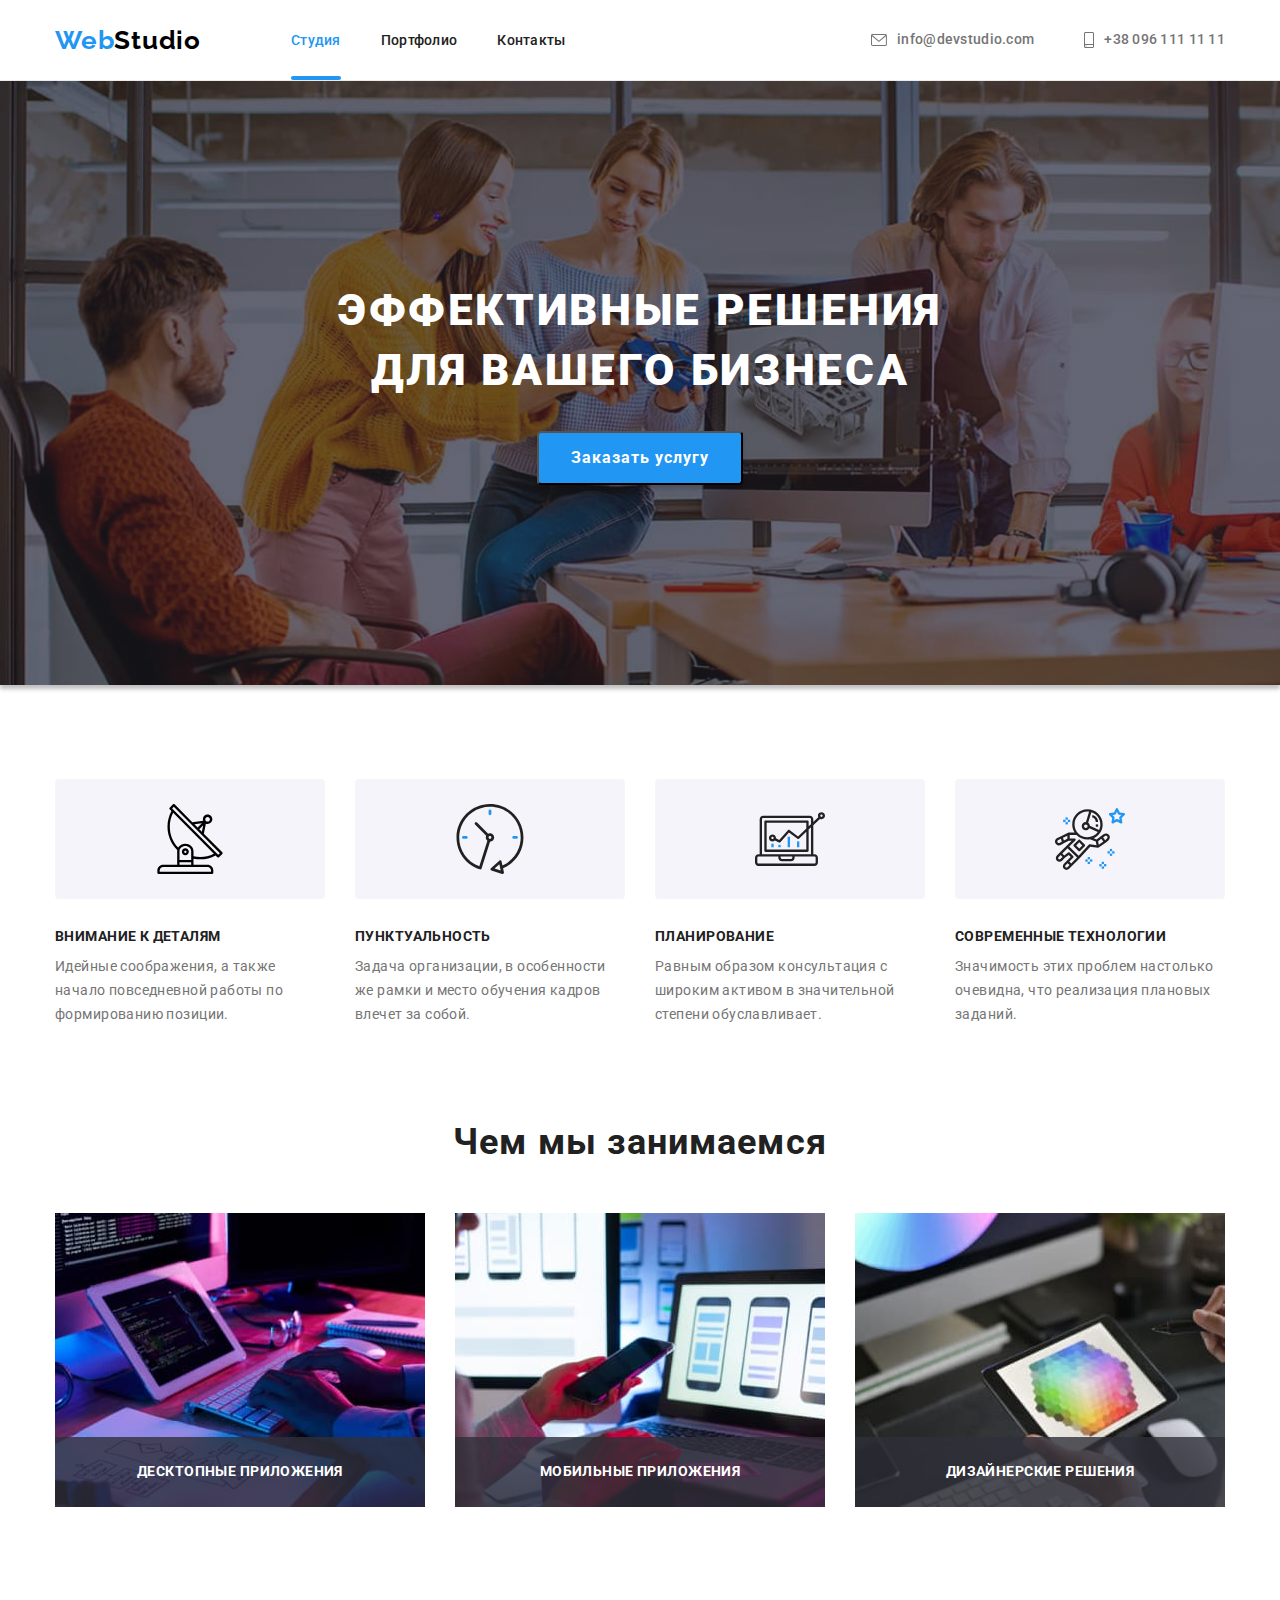
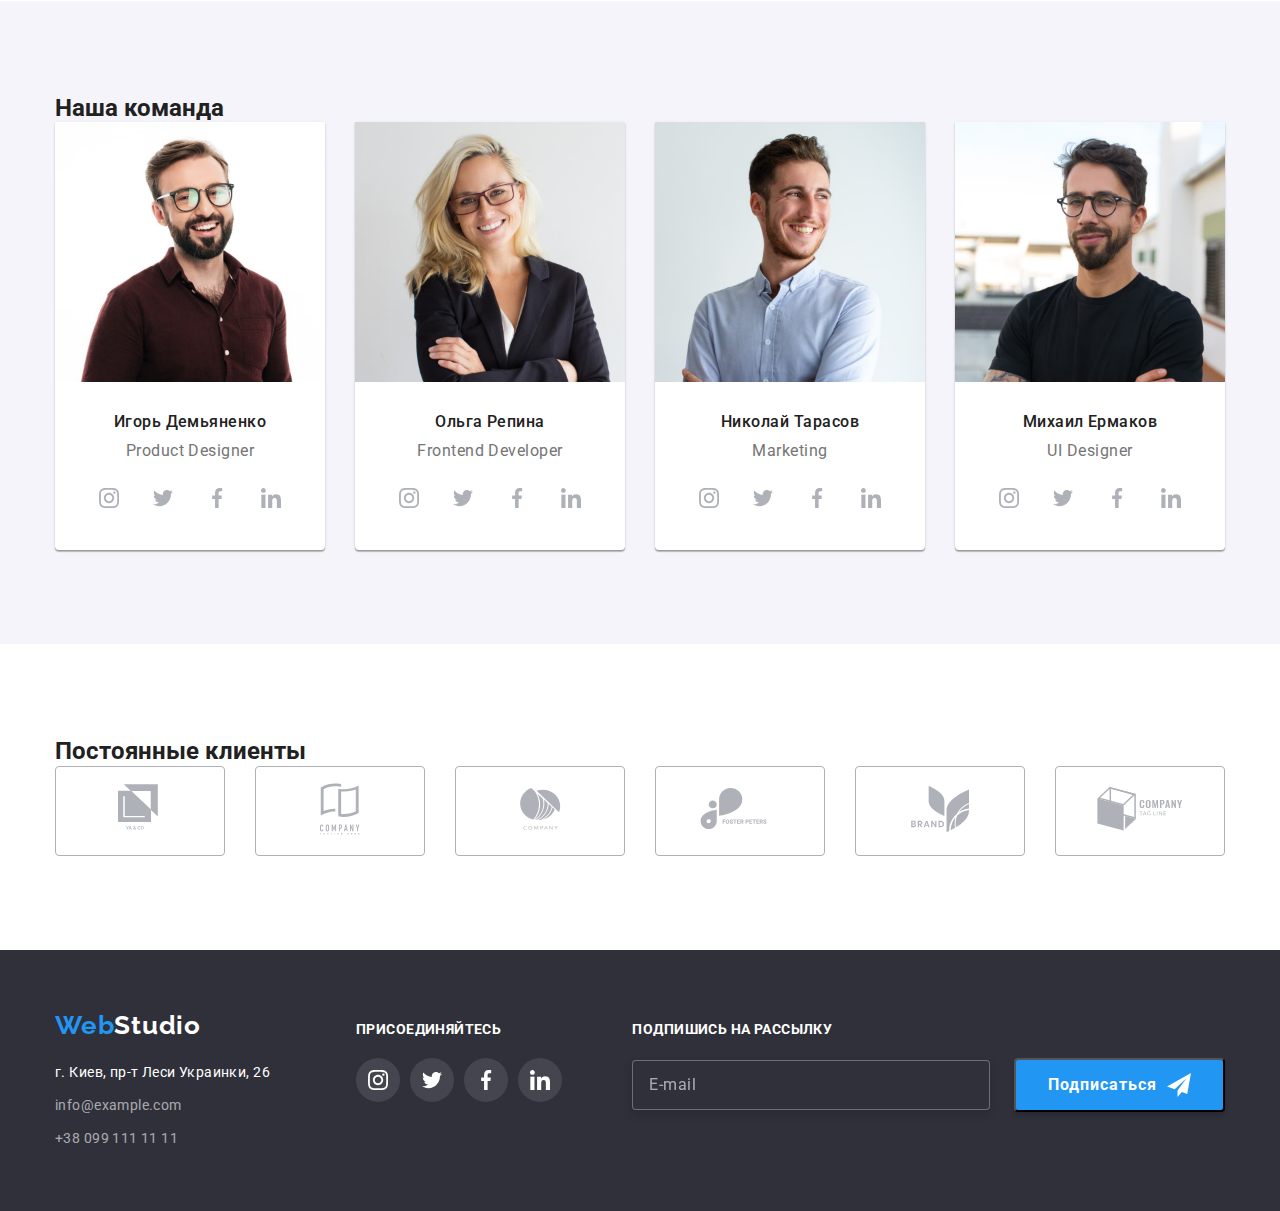
==== commit 155ab8ea: "hero, advantages,  skills BEM renaming" ====
--- a/index.html
+++ b/index.html
@@ -17,7 +17,7 @@
      <header class="page-header">
             <div class="page-header__container container">
                 <nav class="page-header__navigation">
-                    <a class="logo link animate__heartBeat" lang="en" href=""><span class="logo--light-theme">Web</span>Studio</a>
+                    <a class="logo link animate__heartBeat" lang="en" href=""><span class="logo__logo-text--accent-color">Web</span>Studio</a>
                     <ul class="page-header__navigation-list list">
                         <li class="page-header__navigation-item link">
                             <a class="page-header__navigation-link link page-header__navigation-link--active" href="">Студия</a>
@@ -32,13 +32,13 @@
                 </nav>
                 <ul class="page-header__contact-list list">
                     <li class="page-header__contact-item">
-                        <a class="page-header__mail-link link" href="mailto:info@devstudio.com">
+                        <a class="mail-link link" href="mailto:info@devstudio.com">
                             <svg class="mail-icon" width="16" height="12">
                                 <use href="./images/icons.svg#icon-envelope-hover"></use>
                             </svg>info@devstudio.com</a>
                     </li>
                     <li class="page-header__contact-item">
-                        <a class="page-header__tel-link link" href="tel:+380961111111">
+                        <a class="tel-link link" href="tel:+380961111111">
                             <svg class="tel-icon" width="10" height="16">
                                 <use href="./images/icons.svg#icon-smartphone"></use>
                             </svg>+38 096 111 11 11</a>
@@ -51,60 +51,60 @@
             <!--Секция Hero-->
             
             <section class="hero">
-                <div class="container">
-                    <h1 class="hero-title">Эффективные решения для вашего бизнеса</h1>
-                    <button class="modal-btn" type="button" data-modal-open>Заказать услугу</button>
+                <div class="hero__container">
+                    <h1 class="hero__title">Эффективные решения для вашего бизнеса</h1>
+                    <button class="button" type="button" data-modal-open>Заказать услугу</button>
                 </div>
             </section>
 
             <!--Секция Преимущества-->
 
             <section class="advantages">
-                <div class="container">
-                    <h2 class="advantages-title visually-hidden">Преимущества Веб Студии</h2>
+                <div class="advantages__container container">
+                    <h2 class="advantages__title visually-hidden">Преимущества Веб Студии</h2>
                     
-                    <ul class="advantages-list list">
-                        <li class="advantages-list-item">
-                            <div class="advantages-icon-box">
-                                <svg class="advantages-icon" width="70" height="70">
+                    <ul class="advantages__list list">
+                        <li class="advantages__list-item">
+                            <div class="advantages__icon-box">
+                                <svg class="advantages__icon" width="70" height="70">
                                     <use href="./images/icons.svg#icon-antenna"></use>
                                 </svg>
                             </div>
-                            <h3 class="advantages-list-title">Внимание к деталям</h3>
-                            <p class="advantages-description">Идейные соображения, а также начало повседневной работы по формированию
+                            <h3 class="advantages__designation">Внимание к деталям</h3>
+                            <p class="advantages__description">Идейные соображения, а также начало повседневной работы по формированию
                                 позиции.
                             </p>
                         </li>
-                        <li class="advantages-list-item">
-                            <div class="advantages-icon-box">
-                                <svg class="advantages-icon" width="70" height="70">
+                        <li class="advantages__list-item">
+                            <div class="advantages__icon-box">
+                                <svg class="advantages__icon" width="70" height="70">
                                     <use href="./images/icons.svg#icon-clock"></use>
                                 </svg>
                             </div>
-                            <h3 class="advantages-list-title">Пунктуальность</h3>
-                            <p class="advantages-description">Задача организации, в особенности же рамки и место обучения кадров влечет за
+                            <h3 class="advantages__designation">Пунктуальность</h3>
+                            <p class="advantages__description">Задача организации, в особенности же рамки и место обучения кадров влечет за
                                 собой.
                             </p>
                         </li>
-                        <li class="advantages-list-item">
-                            <div class="advantages-icon-box">
-                                <svg class="advantages-icon" width="70" height="70">
+                        <li class="advantages__list-item">
+                            <div class="advantages__icon-box">
+                                <svg class="advantages__icon" width="70" height="70">
                                     <use href="./images/icons.svg#icon-diagram"></use>
                                 </svg>
                             </div>
-                            <h3 class="advantages-list-title">Планирование</h3>
-                            <p class="advantages-description">Равным образом консультация с широким активом в значительной степени
+                            <h3 class="advantages__designation">Планирование</h3>
+                            <p class="advantages__description">Равным образом консультация с широким активом в значительной степени
                                 обуславливает.
                             </p>
                         </li>
-                        <li class="advantages-list-item">
-                            <div class="advantages-icon-box">
-                                <svg class="advantages-icon" width="70" height="70">
+                        <li class="advantages__list-item">
+                            <div class="advantages__icon-box">
+                                <svg class="advantages__icon" width="70" height="70">
                                     <use href="./images/icons.svg#icon-astronaut"></use>
                                 </svg>
                             </div>
-                            <h3 class="advantages-list-title">Современные технологии</h3>
-                            <p class="advantages-description">Значимость этих проблем настолько очевидна, что реализация плановых заданий.
+                            <h3 class="advantages__designation">Современные технологии</h3>
+                            <p class="advantages__description">Значимость этих проблем настолько очевидна, что реализация плановых заданий.
                             </p>
                         </li>
                     </ul>
@@ -113,29 +113,29 @@
 
             <!--Род деятельности-->
 
-            <section class="company-skills">
-                <div class="container">
-                    <h2 class="company-description">Чем мы занимаемся</h2>
-                    <ul class="skills list">
-                        <li class="skills-gallary-item">
-                            <div class="skills-thumb">
-                                <img class="skills-images" src="./images/what-we-do/img-1.jpg" width="370" height="294"
+            <section class="skills">
+                <div class="skills__container container">
+                    <h2 class="skills__title">Чем мы занимаемся</h2>
+                    <ul class="skills__list list">
+                        <li class="skills__item">
+                            <div class="skills__thumb">
+                                <img class="skills__image" src="./images/what-we-do/img-1.jpg" width="370" height="294"
                                     alt="Веб разработчик стилизирует сайт с помощью каскадной таблицы стилей." />
-                                    <p class="skills-examples">Десктопные приложения</p>
-                            </div>
-                        </li>
-                        <li class="skills-gallary-item">
-                            <div class="skills-thumb"> 
-                                <img class="skills-images" src="./images/what-we-do/img-2.jpg" width="370" height="294"
+                                    <p class="skills__example">Десктопные приложения</p>
+                            </div>
+                        </li>
+                        <li class="skills__item">
+                            <div class="skills__thumb"> 
+                                <img class="skills__image" src="./images/what-we-do/img-2.jpg" width="370" height="294"
                                     alt="Веб дизайнер подбирает дизайн сайта для мобильного телефона." />
-                                <p class="skills-examples">Мобильные приложения</p>
-                            </div>
-                        </li>
-                        <li class="skills-gallary-item">
-                            <div class="skills-thumb">
-                                <img class="skills-images" src="./images/what-we-do/img-3.jpg" width="370" height="294"
+                                <p class="skills__example">Мобильные приложения</p>
+                            </div>
+                        </li>
+                        <li class="skills__item">
+                            <div class="skills__thumb">
+                                <img class="skills__image" src="./images/what-we-do/img-3.jpg" width="370" height="294"
                                     alt="Веб дизайнер смотрит на палитру цветов на планшете." />
-                                <p class="skills-examples">Дизайнерские решения</p>
+                                <p class="skills__example">Дизайнерские решения</p>
                             </div>
                         </li>
                     </ul>
@@ -358,8 +358,8 @@
      <footer class="footer">    
             <div class="container">
                 <div class="left-side-footer-wrapper">
-                    <a class="logo link" lang="en" href=""><span class="logo-part">Web</span><span
-                            class="logo-dark-background">Studio</span></a>
+                    <a class="logo--footer logo link" lang="en" href=""><span class="logo__logo-text--accent-color">Web</span><span
+                            class="logo__logo-text--dark-theme">Studio</span></a>
                     <address class="address">
                         <ul class="address-list list">
                             <li class="address-list-item">
@@ -412,7 +412,7 @@
                     <b class="footer-form-title">Подпишись на рассылку</b>
                        <form action="#" class="footer-form">
                              <input type="email" class="user-email-footer-input" name="user-email-footer-input" placeholder="E-mail">
-                             <button type="submit" class="footer-form-button">Подписаться
+                             <button type="submit" class="button--footer button">Подписаться
                                 <svg class="footer-send-icon" width="24" height="24">
                                     <use href="./images/icons.svg#icon_send"></use>
                                 </svg>
@@ -425,7 +425,7 @@
                 <!-- БЕКДРОП -->
     <div class="backdrop is-hidden" data-modal>
         <div class="modal animate__zoomInDown">
-            <button type="button" class="modal-btn-close" data-modal-close>
+            <button class="modal__btn-close" type="button" data-modal-close>
                 <svg class="close-icon" width="11" height="11">
                     <use href="./images/icons.svg#icon-close"></use>
                 </svg>
--- a/css/styles.css
+++ b/css/styles.css
@@ -123,7 +123,7 @@
   animation-duration: 3000ms;
 }
 
-.logo--light-theme {
+.logo__logo-text--accent-color {
   color: var(--accent-color);
 }
 
@@ -144,8 +144,8 @@
   transition-timing-function: cubic-bezier(0.4, 0, 0.2, 1);
 }
 
-.page-header__mail-link,
-.page-header__tel-link {
+.mail-link,
+.tel-link {
   display: flex;
   align-items: center;
 
@@ -171,10 +171,10 @@
 
 .page-header__navigation-link:hover,
 .page-header__navigation-link:focus,
-.page-header__mail-link:hover,
-.page-header__mail-link:focus,
-.page-header__tel-link:hover,
-.page-header__tel-link:focus {
+.mail-link:hover,
+.mail-link:focus,
+.tel-link:hover,
+.tel-link:focus {
   color: var(--accent-color);
 }
 
@@ -220,13 +220,13 @@
   box-shadow: 0px 4px 4px rgba(0, 0, 0, 0.25);
 }
 
-.hero .container {
+.hero__container {
   text-align: center;
   padding-top: 200px;
   padding-bottom: 200px;
 }
 
-.hero-title {
+.hero__title {
   max-width: 696px;
   margin-left: auto;
   margin-right: auto;
@@ -240,7 +240,7 @@
   color: var(--third-text-color);
 }
 
-.modal-btn {
+.button {
   min-width: 200px;
   padding: 10px 32px;
 
@@ -433,7 +433,7 @@
   color: var(--accent-color);
 }
 
-.modal-btn-close {
+.modal__btn-close {
   position: absolute;
   top: 8px;
   right: 8px;
@@ -487,23 +487,23 @@
   padding-bottom: 47px;
 }
 
-.advantages .container {
-  display: flex;
-}
-
-.advantages-list {
+.advantages__container {
+  display: flex;
+}
+
+.advantages__list {
   display: flex;
   margin-left: -30px;
   margin-top: -30px;
 }
 
-.advantages-list-item {
+.advantages__list-item {
   flex-basis: calc((100% - 120px) / 4);
   margin-left: 30px;
   margin-top: 30px;
 }
 
-.advantages-icon-box {
+.advantages__icon-box {
   display: flex;
   align-items: center;
   justify-content: center;
@@ -514,7 +514,7 @@
   margin-bottom: 30px;
 }
 
-.advantages-list-title {
+.advantages__designation {
   font-weight: 700;
   font-size: 14px;
   line-height: 1.14;
@@ -523,7 +523,7 @@
   margin-bottom: 10px;
 }
 
-.advantages-description {
+.advantages__description {
   font-size: 14px;
   line-height: 1.71;
   letter-spacing: 0.03em;
@@ -534,19 +534,25 @@
 
 /*РОД ДЕЯТЕЛЬНОСТИ*/
 
-.company-skills {
+.skills {
   padding-top: 47px;
   padding-bottom: 94px;
 }
 
-.skills {
+.skills__list {
   display: flex;
   flex-wrap: wrap;
   margin-left: -30px;
   margin-top: -30px;
 }
 
-.company-description {
+.skills__item {
+  flex-basis: calc((100% - 90px) / 3);
+  margin-left: 30px;
+  margin-top: 30px;
+}
+
+.skills__title {
   font-weight: 700;
   font-size: 36px;
   line-height: 1.17;
@@ -555,17 +561,11 @@
   margin-bottom: 50px;
 }
 
-.skills-gallary-item {
-  flex-basis: calc((100% - 90px) / 3);
-  margin-left: 30px;
-  margin-top: 30px;
-}
-
-.skills-thumb {
+.skills__thumb {
   position: relative;
 }
 
-.skills-examples {
+.skills__example {
   position: absolute;
   left: 0;
   bottom: 0;
@@ -854,14 +854,14 @@
   flex-direction: column;
 }
 
-.footer .logo {
+.logo--footer {
   display: block;
   margin-right: 0;
   margin-bottom: 20px;
   padding: 0;
 }
 
-.logo-dark-background {
+.logo__logo-text--dark-theme {
   color: var(--third-text-color);
 }
 
@@ -993,7 +993,7 @@
   outline: none;
 }
 
-.footer-form-button {
+.button--footer {
   display: inline-flex;
   justify-content: center;
   align-items: center;
@@ -1016,11 +1016,11 @@
   transition: background-color 250ms cubic-bezier(0.4, 0, 0.2, 1);
 }
 
-.footer-form-button:hover,
-.footer-form-button:focus {
+/* .button:hover,
+.button:focus {
   background-color: var(--alternative-accent-color);
   outline: none;
-}
+} */
 
 .footer-send-icon {
   fill: currentColor;
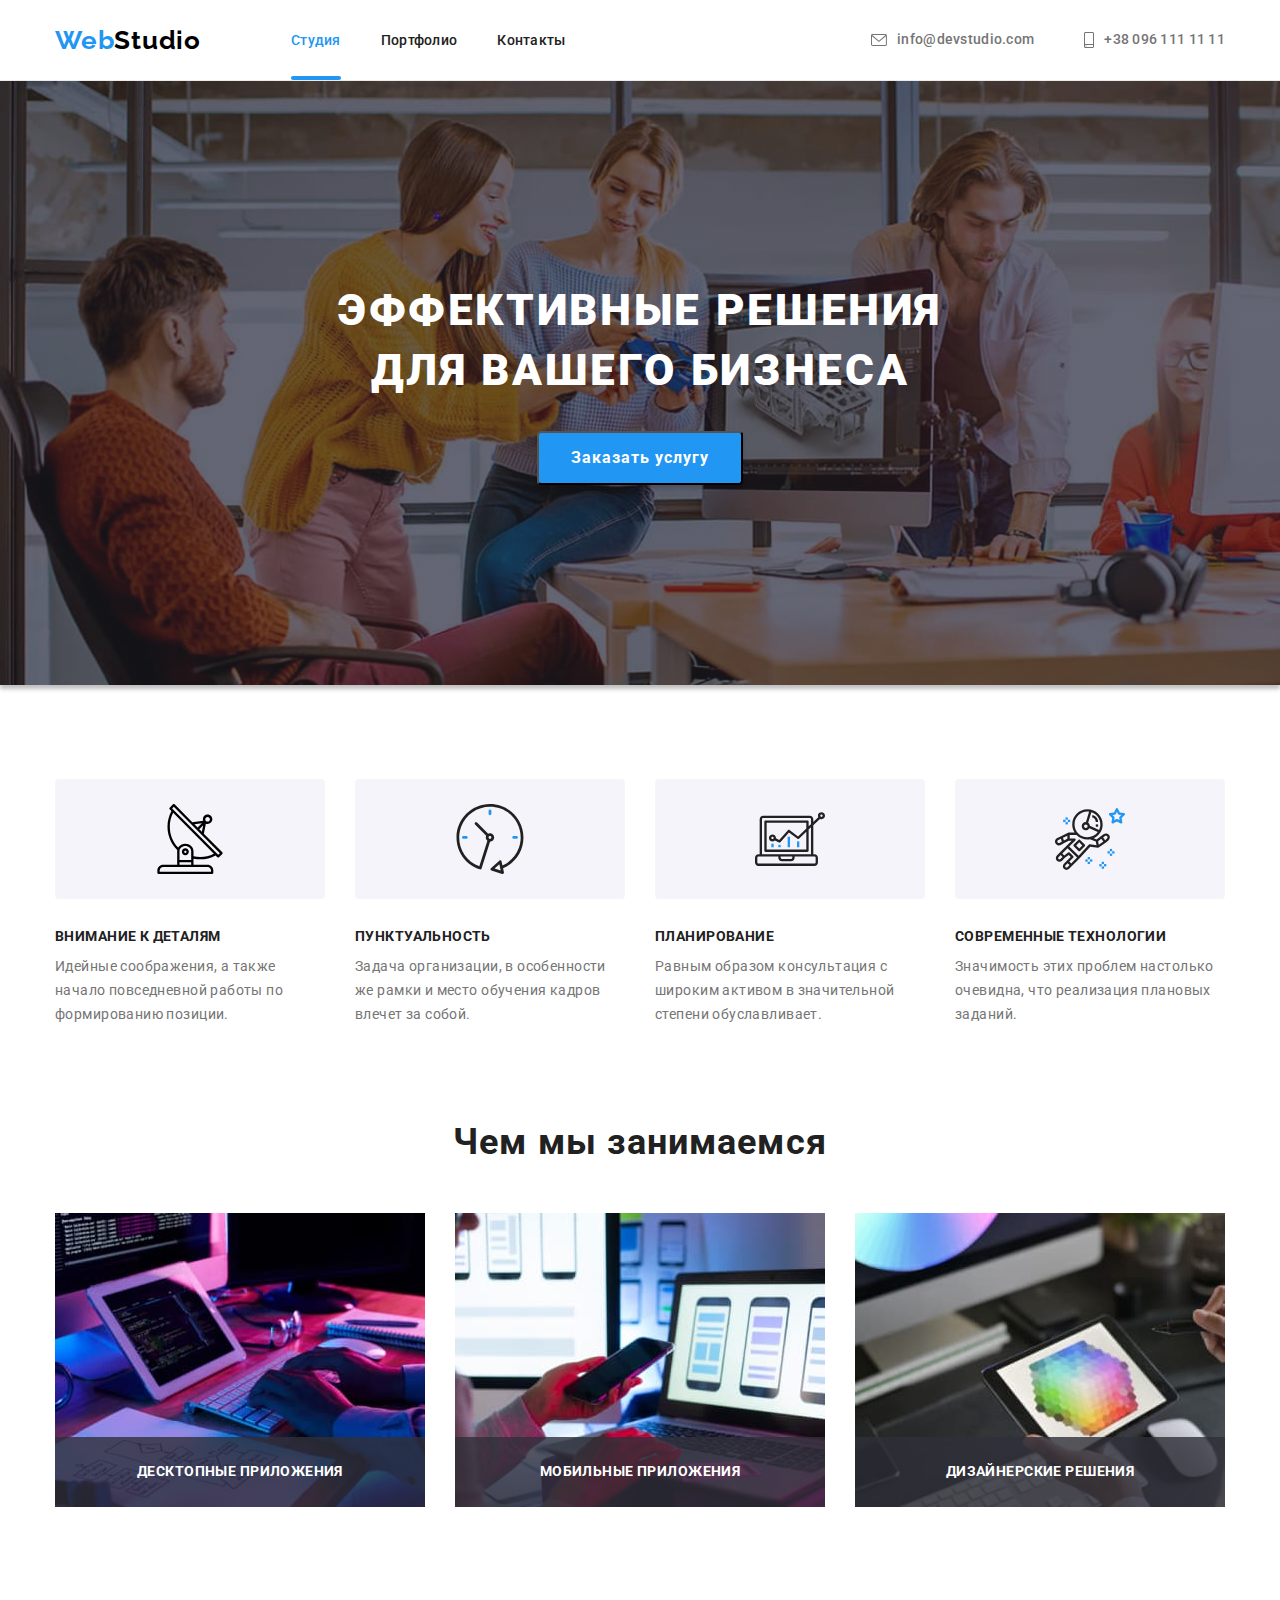
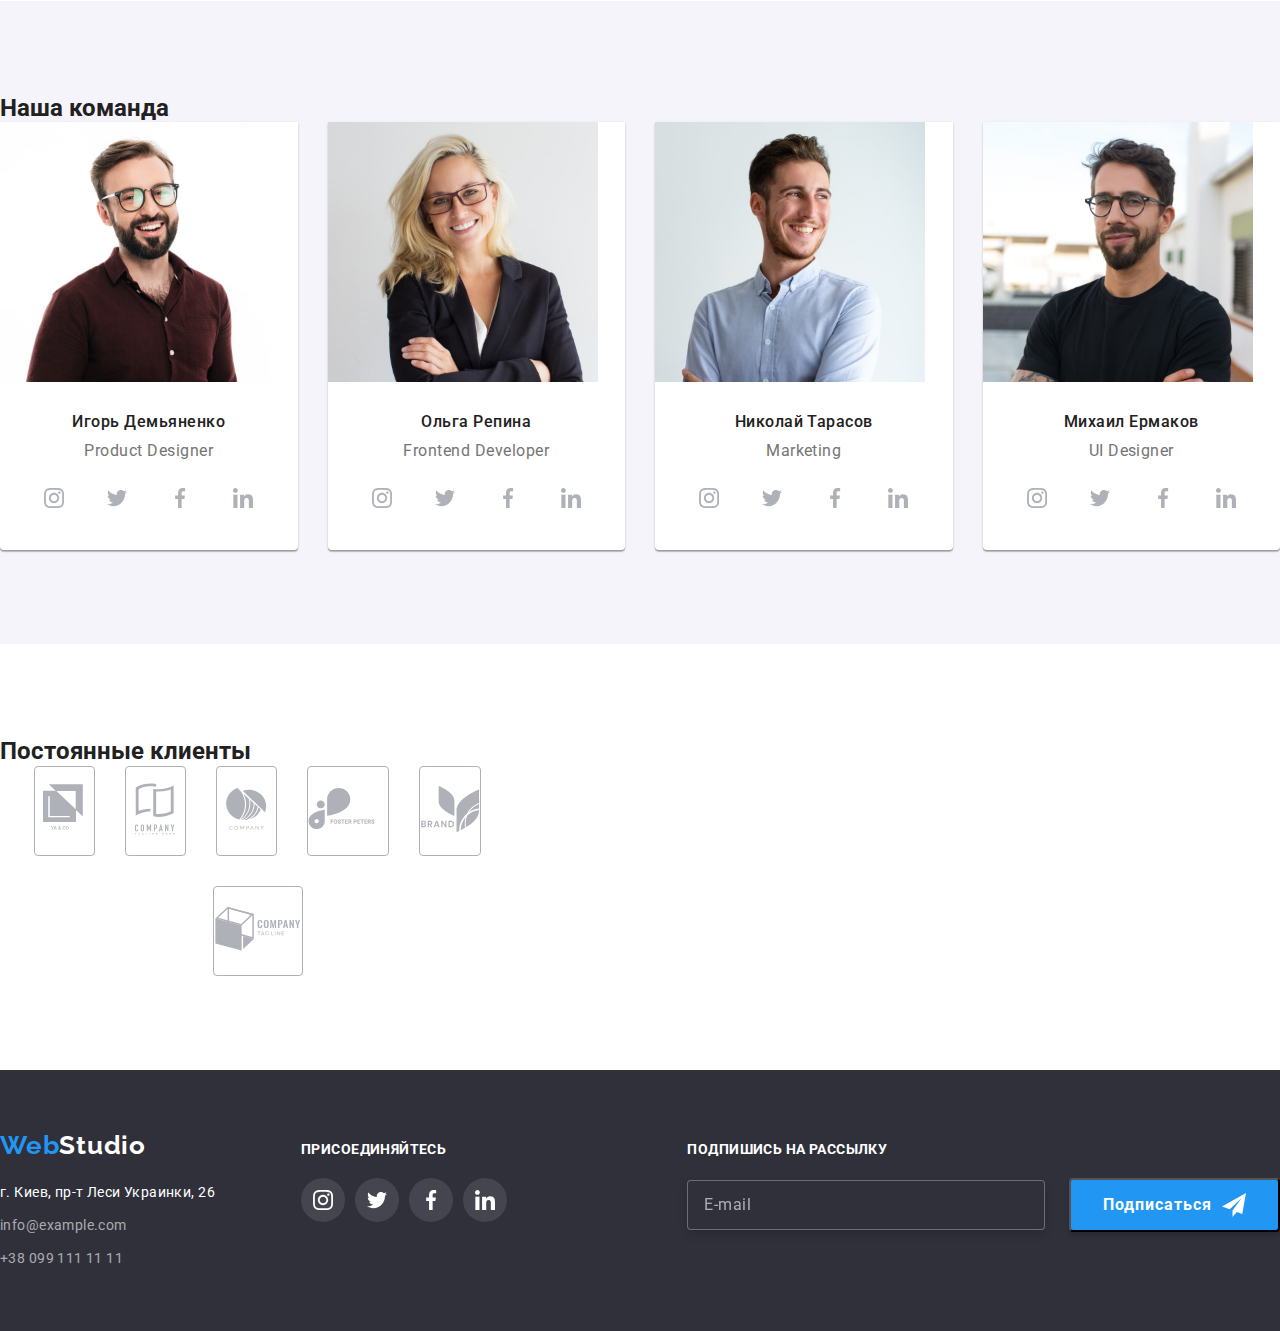
==== commit b15d1f35: "section skills BEM renaming" ====
--- a/index.html
+++ b/index.html
@@ -15,7 +15,7 @@
 </head>
 <body>
      <header class="page-header">
-            <div class="page-header__container container">
+            <div class="page-header__container container about__container">
                 <nav class="page-header__navigation">
                     <a class="logo link animate__heartBeat" lang="en" href=""><span class="logo__logo-text--accent-color">Web</span>Studio</a>
                     <ul class="page-header__navigation-list list">
@@ -59,52 +59,52 @@
 
             <!--Секция Преимущества-->
 
-            <section class="advantages">
-                <div class="advantages__container container">
-                    <h2 class="advantages__title visually-hidden">Преимущества Веб Студии</h2>
+            <section class="about">
+                <div class="about__container about__container--advantages">
+                    <h2 class="about__title visually-hidden">Преимущества Веб Студии</h2>
                     
-                    <ul class="advantages__list list">
-                        <li class="advantages__list-item">
-                            <div class="advantages__icon-box">
-                                <svg class="advantages__icon" width="70" height="70">
+                    <ul class="about__advantages-list list">
+                        <li class="about__advantages-list-item">
+                            <div class="about__icon-box">
+                                <svg class="about__advantages-icon" width="70" height="70">
                                     <use href="./images/icons.svg#icon-antenna"></use>
                                 </svg>
                             </div>
-                            <h3 class="advantages__designation">Внимание к деталям</h3>
-                            <p class="advantages__description">Идейные соображения, а также начало повседневной работы по формированию
+                            <h3 class="about__advantages-designation">Внимание к деталям</h3>
+                            <p class="about__advantages-description">Идейные соображения, а также начало повседневной работы по формированию
                                 позиции.
                             </p>
                         </li>
-                        <li class="advantages__list-item">
-                            <div class="advantages__icon-box">
-                                <svg class="advantages__icon" width="70" height="70">
+                        <li class="about__advantages-list-item">
+                            <div class="about__icon-box">
+                                <svg class="about__advantages-icon" width="70" height="70">
                                     <use href="./images/icons.svg#icon-clock"></use>
                                 </svg>
                             </div>
-                            <h3 class="advantages__designation">Пунктуальность</h3>
-                            <p class="advantages__description">Задача организации, в особенности же рамки и место обучения кадров влечет за
+                            <h3 class="about__advantages-designation">Пунктуальность</h3>
+                            <p class="about__advantages-description">Задача организации, в особенности же рамки и место обучения кадров влечет за
                                 собой.
                             </p>
                         </li>
-                        <li class="advantages__list-item">
-                            <div class="advantages__icon-box">
-                                <svg class="advantages__icon" width="70" height="70">
+                        <li class="about__advantages-list-item">
+                            <div class="about__icon-box">
+                                <svg class="about__advantages-icon" width="70" height="70">
                                     <use href="./images/icons.svg#icon-diagram"></use>
                                 </svg>
                             </div>
-                            <h3 class="advantages__designation">Планирование</h3>
-                            <p class="advantages__description">Равным образом консультация с широким активом в значительной степени
+                            <h3 class="about__advantages-designation">Планирование</h3>
+                            <p class="about__advantages-description">Равным образом консультация с широким активом в значительной степени
                                 обуславливает.
                             </p>
                         </li>
-                        <li class="advantages__list-item">
-                            <div class="advantages__icon-box">
-                                <svg class="advantages__icon" width="70" height="70">
+                        <li class="about__advantages-list-item">
+                            <div class="about__icon-box">
+                                <svg class="about__advantages-icon" width="70" height="70">
                                     <use href="./images/icons.svg#icon-astronaut"></use>
                                 </svg>
                             </div>
-                            <h3 class="advantages__designation">Современные технологии</h3>
-                            <p class="advantages__description">Значимость этих проблем настолько очевидна, что реализация плановых заданий.
+                            <h3 class="about__advantages-designation">Современные технологии</h3>
+                            <p class="about__advantages-description">Значимость этих проблем настолько очевидна, что реализация плановых заданий.
                             </p>
                         </li>
                     </ul>
@@ -113,29 +113,29 @@
 
             <!--Род деятельности-->
 
-            <section class="skills">
-                <div class="skills__container container">
-                    <h2 class="skills__title">Чем мы занимаемся</h2>
-                    <ul class="skills__list list">
-                        <li class="skills__item">
-                            <div class="skills__thumb">
-                                <img class="skills__image" src="./images/what-we-do/img-1.jpg" width="370" height="294"
+            <section class="about about--for-skills">
+                <div class="about__container">
+                    <h2 class="about__title">Чем мы занимаемся</h2>
+                    <ul class="about__skills-list list">
+                        <li class="about__skills-list-item">
+                            <div class="about__skill-thumb">
+                                <img class="about__skill-image" src="./images/what-we-do/img-1.jpg" width="370" height="294"
                                     alt="Веб разработчик стилизирует сайт с помощью каскадной таблицы стилей." />
-                                    <p class="skills__example">Десктопные приложения</p>
-                            </div>
-                        </li>
-                        <li class="skills__item">
-                            <div class="skills__thumb"> 
-                                <img class="skills__image" src="./images/what-we-do/img-2.jpg" width="370" height="294"
+                                    <p class="about__skill-example">Десктопные приложения</p>
+                            </div>
+                        </li>
+                        <li class="about__skills-list-item">
+                            <div class="about__skill-thumb"> 
+                                <img class="about__skill-image" src="./images/what-we-do/img-2.jpg" width="370" height="294"
                                     alt="Веб дизайнер подбирает дизайн сайта для мобильного телефона." />
-                                <p class="skills__example">Мобильные приложения</p>
-                            </div>
-                        </li>
-                        <li class="skills__item">
-                            <div class="skills__thumb">
+                                <p class="about__skill-example">Мобильные приложения</p>
+                            </div>
+                        </li>
+                        <li class="about__skills-list-item">
+                            <div class="about__skill-thumb">
                                 <img class="skills__image" src="./images/what-we-do/img-3.jpg" width="370" height="294"
                                     alt="Веб дизайнер смотрит на палитру цветов на планшете." />
-                                <p class="skills__example">Дизайнерские решения</p>
+                                <p class="about__skill-example">Дизайнерские решения</p>
                             </div>
                         </li>
                     </ul>
--- a/css/styles.css
+++ b/css/styles.css
@@ -54,7 +54,7 @@
   display: block;
 }
 
-.container {
+.about__container {
   margin: 0 auto;
   padding: 0 15px;
   width: 1200px;
@@ -482,28 +482,28 @@
 
 /* ПРЕИМУЩЕСТВА */
 
-.advantages {
+.about {
   padding-top: 94px;
-  padding-bottom: 47px;
-}
-
-.advantages__container {
-  display: flex;
-}
-
-.advantages__list {
+  padding-bottom: 94px;
+}
+
+.about__container--advantages {
+  display: flex;
+}
+
+.about__advantages-list {
   display: flex;
   margin-left: -30px;
   margin-top: -30px;
 }
 
-.advantages__list-item {
+.about__advantages-list-item {
   flex-basis: calc((100% - 120px) / 4);
   margin-left: 30px;
   margin-top: 30px;
 }
 
-.advantages__icon-box {
+.about__icon-box {
   display: flex;
   align-items: center;
   justify-content: center;
@@ -514,7 +514,7 @@
   margin-bottom: 30px;
 }
 
-.advantages__designation {
+.about__advantages-designation {
   font-weight: 700;
   font-size: 14px;
   line-height: 1.14;
@@ -523,7 +523,7 @@
   margin-bottom: 10px;
 }
 
-.advantages__description {
+.about__advantages-description {
   font-size: 14px;
   line-height: 1.71;
   letter-spacing: 0.03em;
@@ -534,38 +534,37 @@
 
 /*РОД ДЕЯТЕЛЬНОСТИ*/
 
-.skills {
-  padding-top: 47px;
-  padding-bottom: 94px;
-}
-
-.skills__list {
+.about--for-skills {
+  padding-top: 0px;
+}
+
+.about__title {
+  font-weight: 700;
+  font-size: 36px;
+  line-height: 1.17;
+  text-align: center;
+  letter-spacing: 0.03em;
+  margin-bottom: 50px;
+}
+
+.about__skills-list {
   display: flex;
   flex-wrap: wrap;
   margin-left: -30px;
   margin-top: -30px;
 }
 
-.skills__item {
+.about__skills-list-item {
   flex-basis: calc((100% - 90px) / 3);
   margin-left: 30px;
   margin-top: 30px;
 }
 
-.skills__title {
-  font-weight: 700;
-  font-size: 36px;
-  line-height: 1.17;
-  text-align: center;
-  letter-spacing: 0.03em;
-  margin-bottom: 50px;
-}
-
-.skills__thumb {
+.about__skill-thumb {
   position: relative;
 }
 
-.skills__example {
+.about__skill-example {
   position: absolute;
   left: 0;
   bottom: 0;
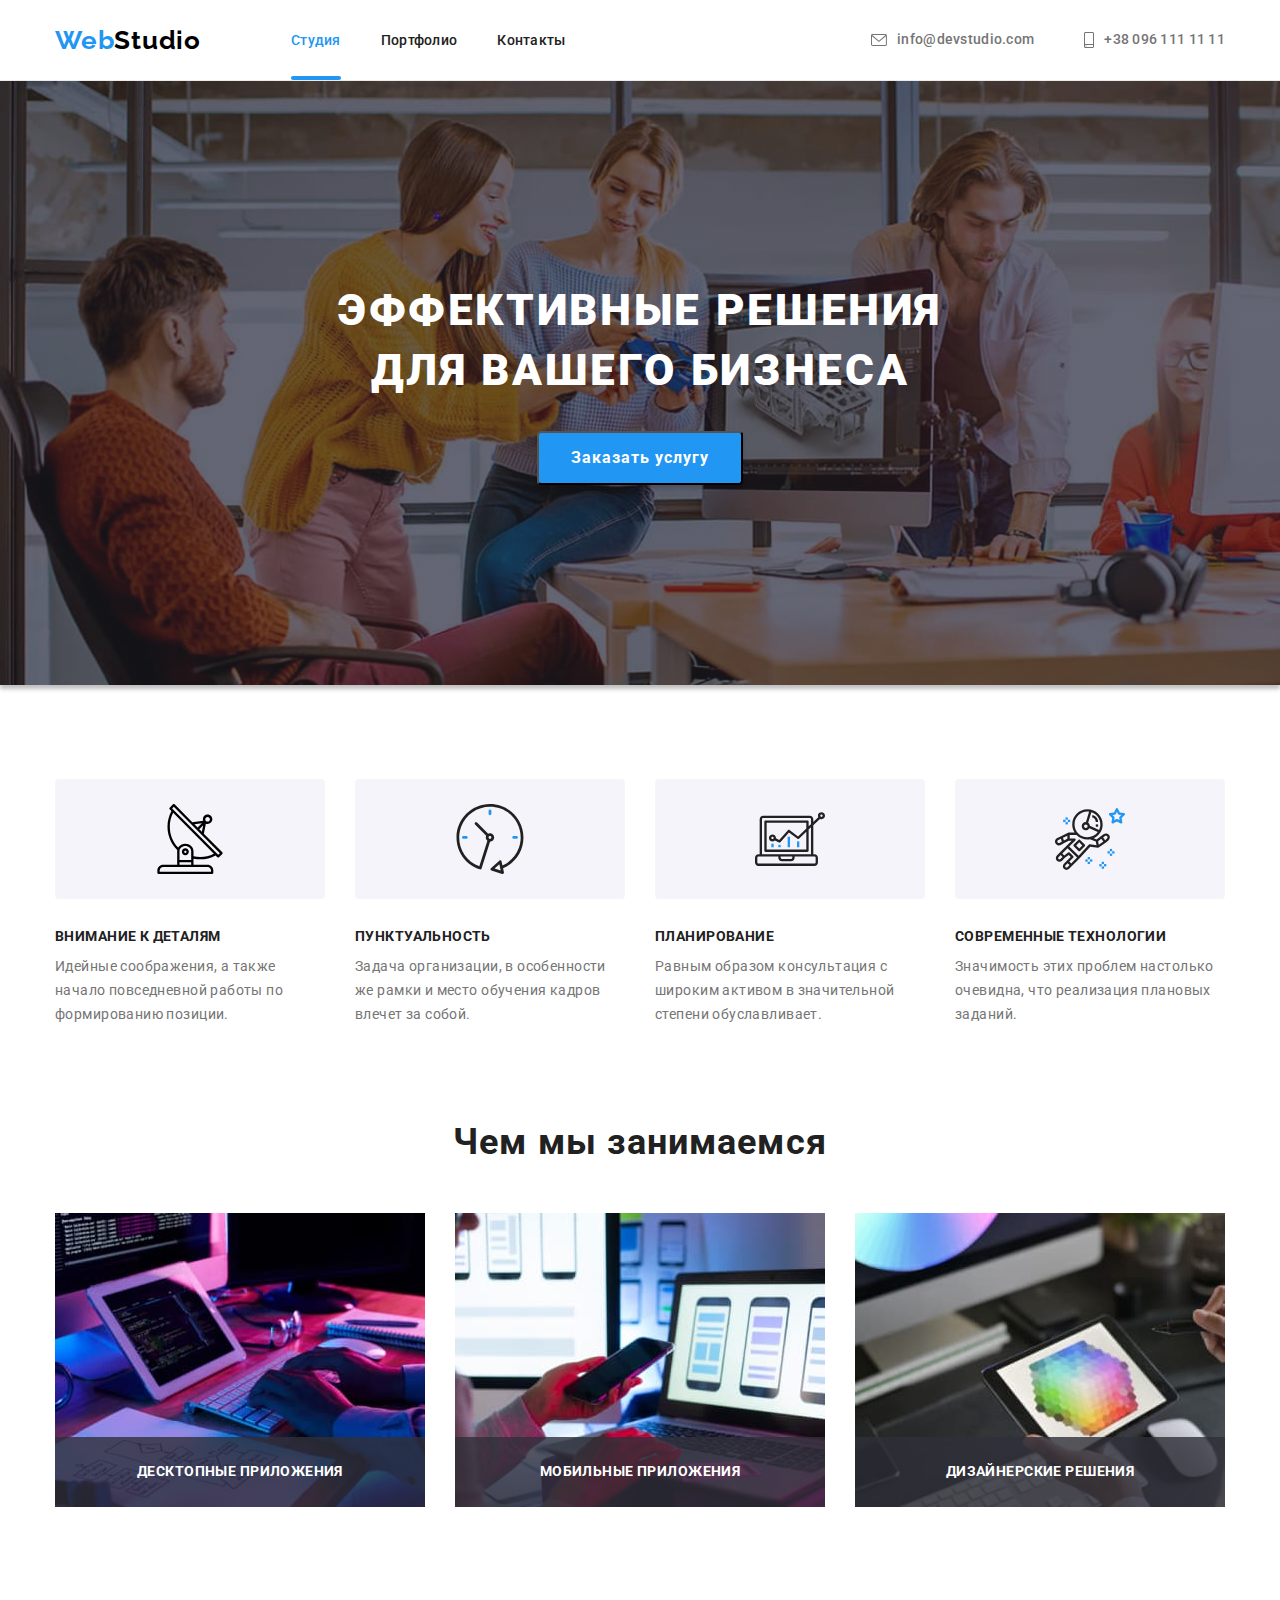
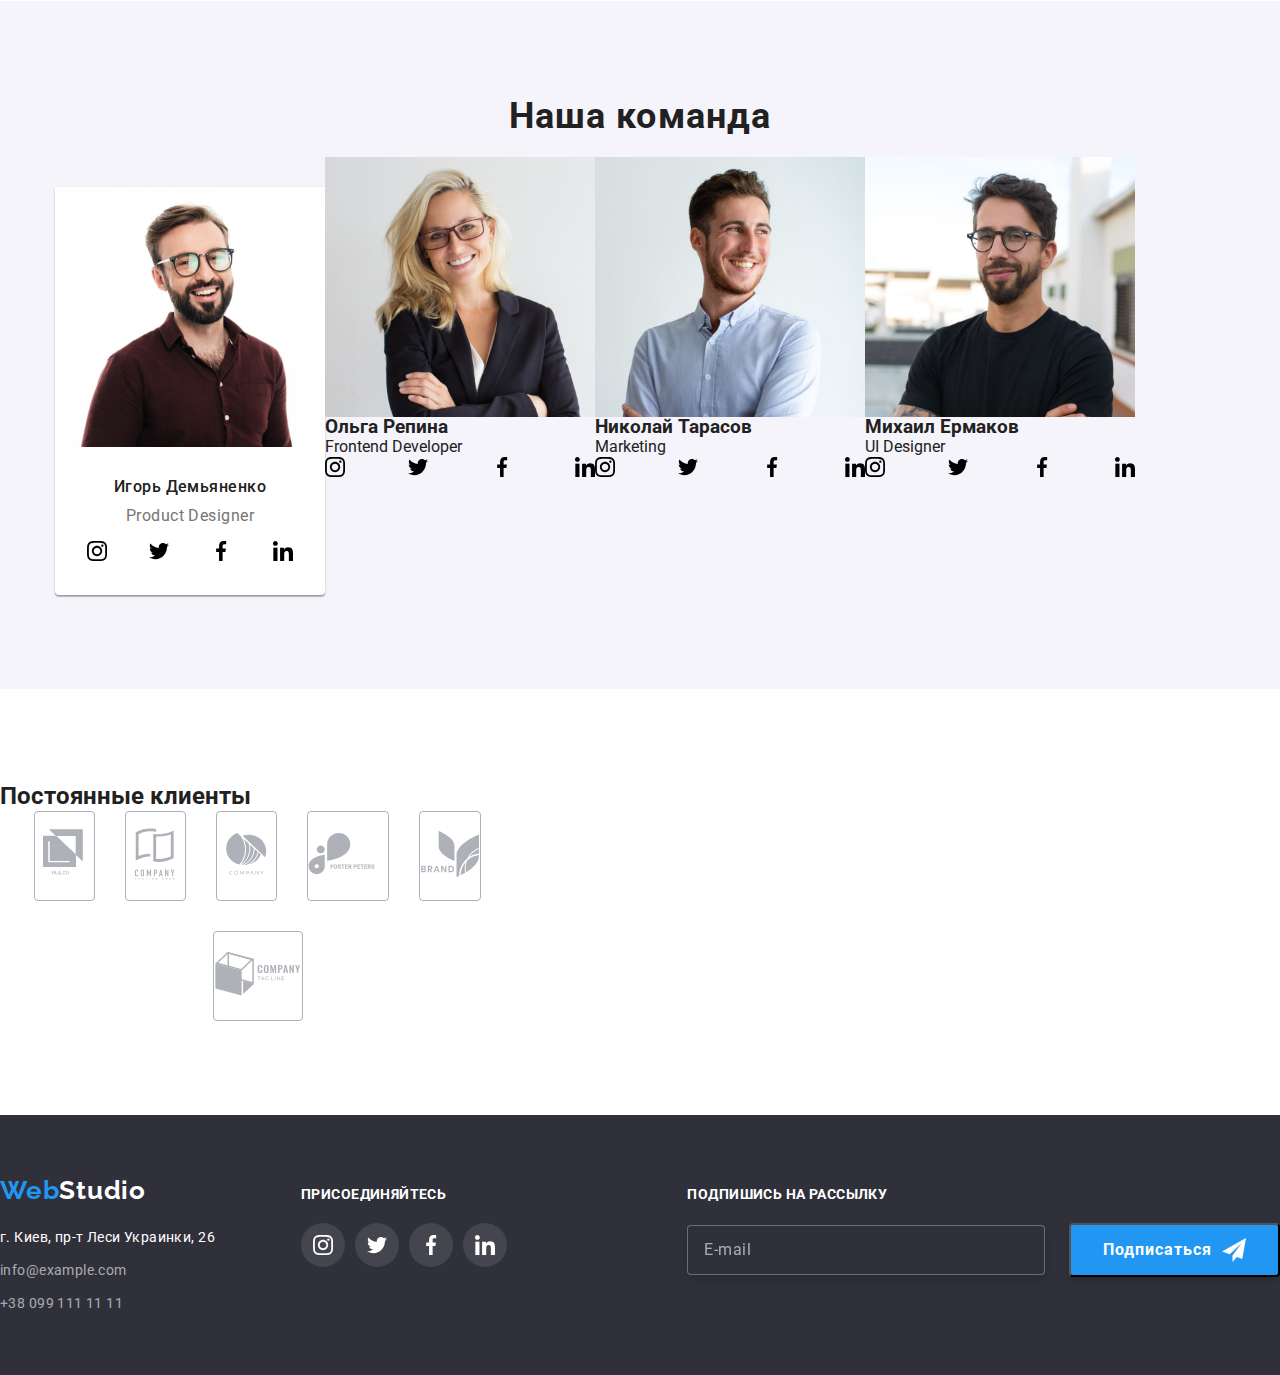
==== commit 52ede0ae: "team BEM renaming" ====
--- a/index.html
+++ b/index.html
@@ -144,16 +144,16 @@
             
             <!--Наша команда-->
 
-            <section class="team">
-                <div class="container">
-                    <h2 class="company-description">Наша команда</h2>
-                    <ul class="team-list list">
-                        <li class="team-list-item">
-                            <img class="team-member-photo" src="./images/team/img.jpg" width="270" height="260"
+            <section class="about about--team">
+                <div class="about__container">
+                    <h2 class="about__title">Наша команда</h2>
+                    <ul class="about__team-list list">
+                        <li class="about__team-list-item">
+                            <img class="about__team-member-photo" src="./images/team/img.jpg" width="270" height="260"
                                 alt="Улыбающийся парень с бородой, в очках, бордовой рубашке." />
-                           <div class="team-member-description">
-                                <h3 class="team-member-name">Игорь Демьяненко</h3>
-                                <p class="team-member-job" lang="en">Product Designer</p>
+                           <div class="about__team-member-description">
+                                <h3 class="about__team-member-name">Игорь Демьяненко</h3>
+                                <p class="about__team-member-job" lang="en">Product Designer</p>
                                 <ul class="social-list">
                                     <li class="social-list-item list">
                                         <a href="" class="social-list-link link">
--- a/css/styles.css
+++ b/css/styles.css
@@ -585,20 +585,18 @@
 
 /* НАША КОМАНДА */
 
-.team {
+.about--team {
   background-color: var(--light-background-color);
-  padding-bottom: 94px;
-  padding-top: 94px;
-}
-
-.team-list {
+}
+
+.about__team-list {
   display: flex;
   flex-wrap: wrap;
   margin-left: -30px;
   margin-top: -30px;
 }
 
-.team-list-item {
+.about__team-list-item {
   box-shadow: 0px 1px 3px rgba(0, 0, 0, 0.12), 0px 1px 1px rgba(0, 0, 0, 0.14),
     0px 2px 1px rgba(0, 0, 0, 0.2);
   border-radius: 0px 0px 4px 4px;
@@ -608,11 +606,11 @@
   margin-top: 30px;
 }
 
-.team-member-description {
+.about__team-member-description {
   padding: 30px 32px;
 }
 
-.team-member-name {
+.about__team-member-name {
   font-weight: 500;
   font-size: 16px;
   line-height: 19px;
@@ -621,7 +619,7 @@
   margin-bottom: 10px;
 }
 
-.team-member-job {
+.about__team-member-job {
   font-size: 16px;
   line-height: 19px;
   text-align: center;
@@ -630,7 +628,13 @@
   margin-bottom: 16px;
 }
 
-.social-list-link {
+.social-list {
+  display: flex;
+  align-items: center;
+  justify-content: space-between;
+}
+
+.social-list__link {
   display: flex;
   align-items: center;
   justify-content: center;
@@ -641,25 +645,19 @@
   transition: background-color 250ms cubic-bezier(0.4, 0, 0.2, 1);
 }
 
-.social-list-icon {
+.social-list__icon {
   fill: var(--social-icons-color-light-theme);
   transition: fill 250ms cubic-bezier(0.4, 0, 0.2, 1);
 }
 
-.social-list-link:hover .social-list-icon,
-.social-list-link:focus .social-list-icon {
+.social-list__link:hover .social-list__icon,
+.social-list__link:focus .social-list__icon {
   fill: var(--third-text-color);
 }
 
-.social-list-link:hover,
-.social-list-link:focus {
+.social-list__link:hover,
+.social-list__link:focus {
   background-color: var(--accent-color);
-}
-
-.social-list {
-  display: flex;
-  align-items: center;
-  justify-content: space-between;
 }
 
 /* НАША КОМАНДА END*/
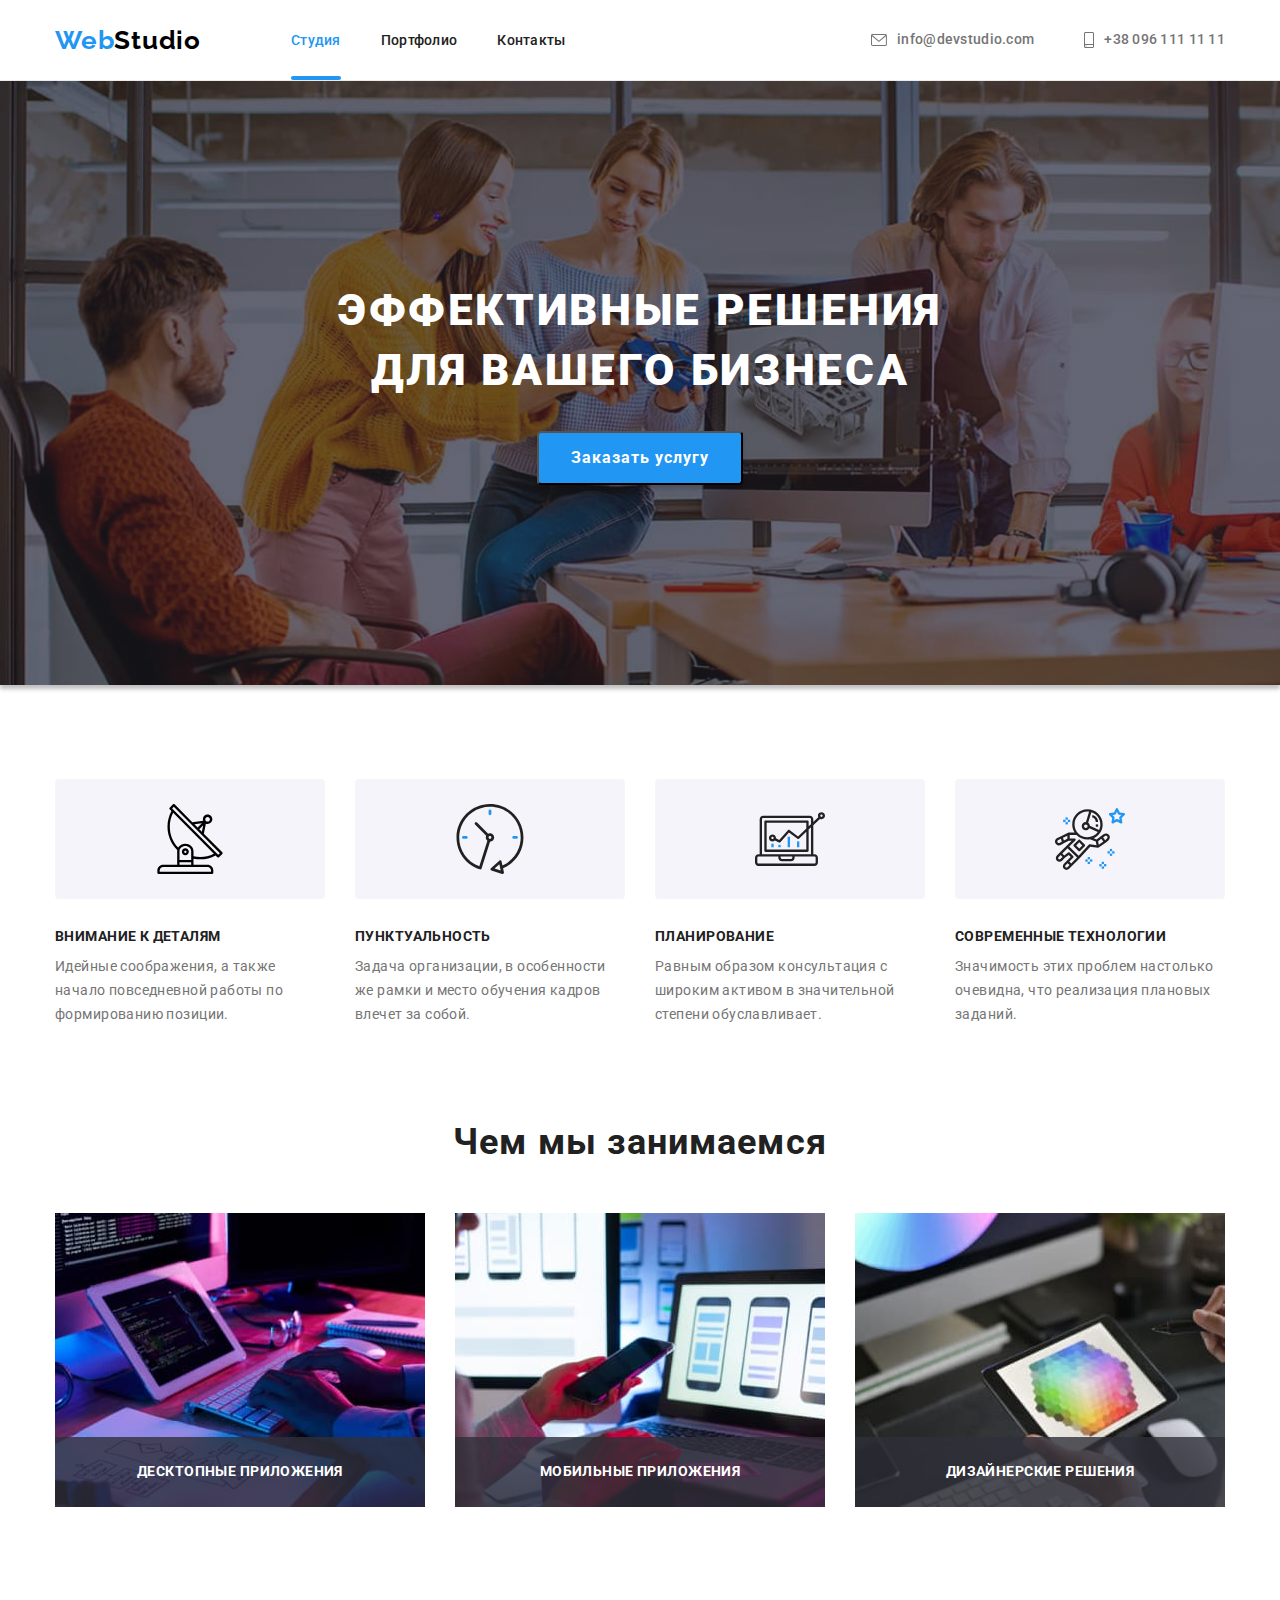
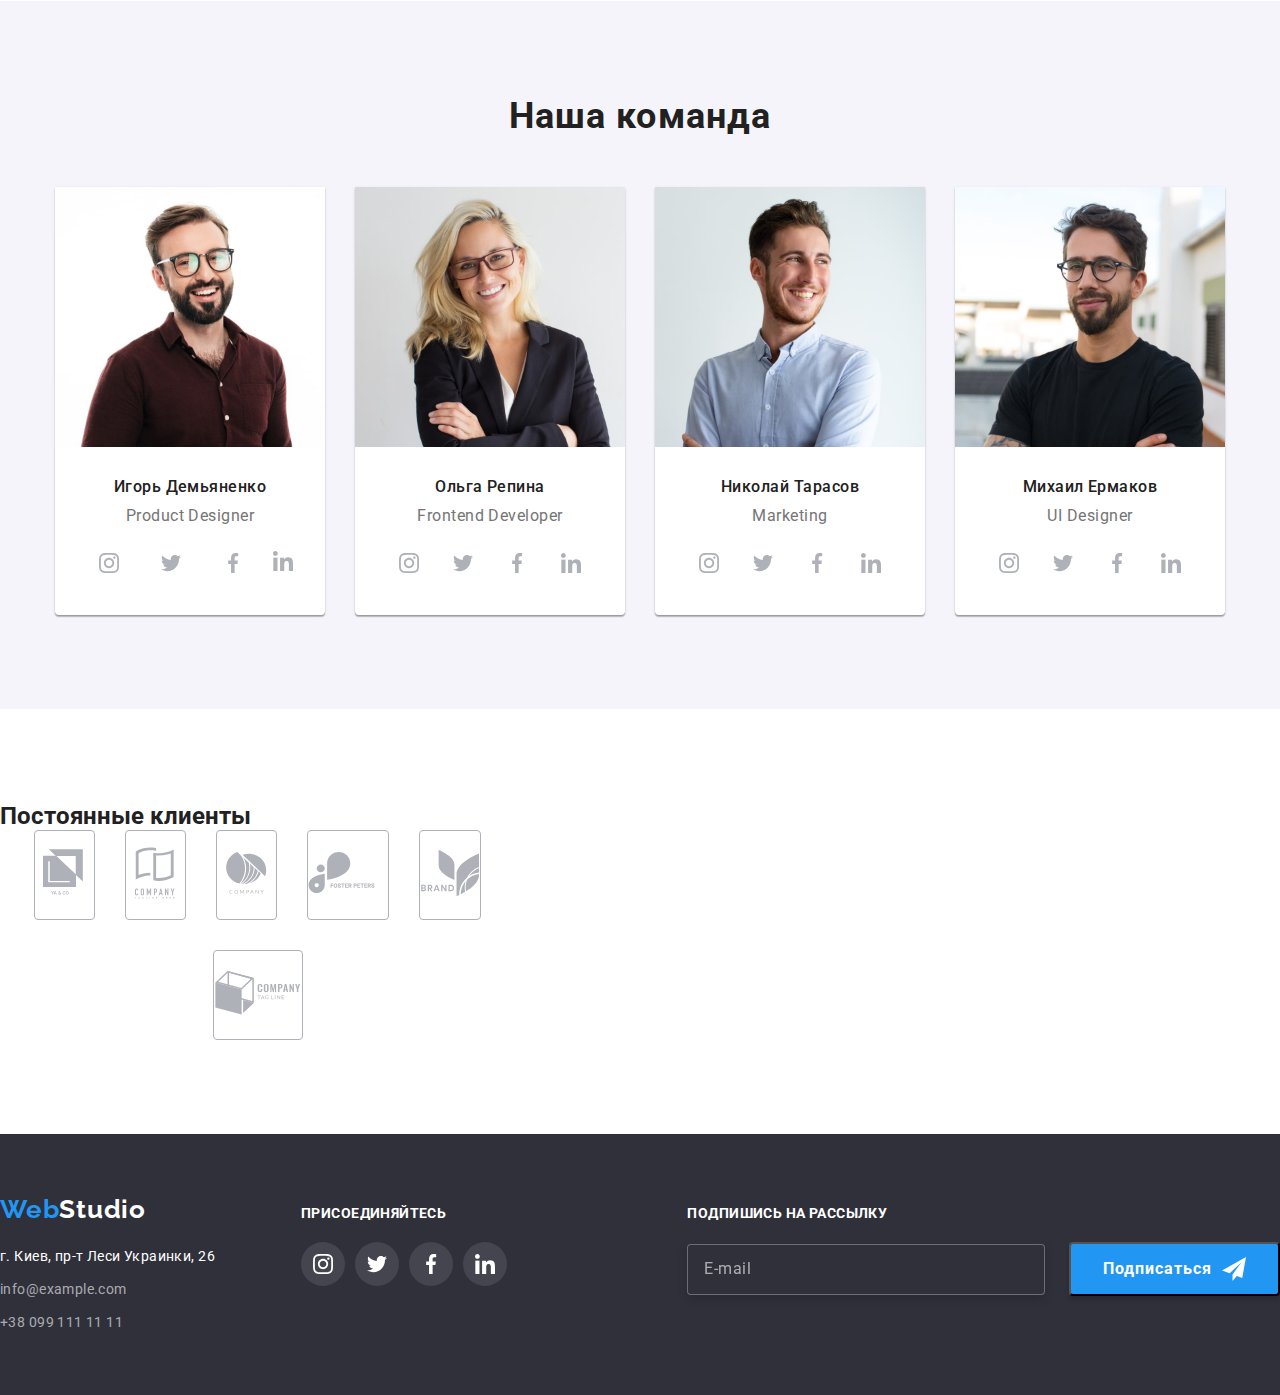
==== commit 17cc581d: "section team BEM renaming" ====
--- a/index.html
+++ b/index.html
@@ -155,30 +155,30 @@
                                 <h3 class="about__team-member-name">Игорь Демьяненко</h3>
                                 <p class="about__team-member-job" lang="en">Product Designer</p>
                                 <ul class="social-list">
-                                    <li class="social-list-item list">
-                                        <a href="" class="social-list-link link">
-                                            <svg class="social-list-icon" width="20" height="20">
+                                    <li class="social-list__item list">
+                                        <a href="" class="social-list__link link">
+                                            <svg class="social-list__icon" width="20" height="20">
                                                 <use href="./images/icons.svg#icon-instagram"></use>
                                             </svg>
                                         </a>
                                     </li>
-                                    <li class="social-list-item list">
-                                        <a href="" class="social-list-link link">
-                                            <svg class="social-list-icon" width="20" height="20">
+                                    <li class="social-list__item list">
+                                        <a href="" class="social-list__link link">
+                                            <svg class="social-list__icon" width="20" height="20">
                                                  <use href="./images/icons.svg#icon-twitter"></use>
                                             </svg>
                                         </a>
                                     </li>
-                                    <li class="social-list-item list">
-                                        <a href="" class="social-list-link link">
-                                            <svg class="social-list-icon" width="20" height="20">
+                                    <li class="social-list__item list">
+                                        <a href="" class="social-list__link link">
+                                            <svg class="social-list__icon" width="20" height="20">
                                                 <use href="./images/icons.svg#icon-facebook"></use>
                                             </svg>
                                         </a>
                                     </li>
-                                    <li class="social-list-item list">
-                                        <a href="" class="social-list-link link">
-                                            <svg class="social-list-icon" width="20" height="20">
+                                    <li class="social-list__item list">
+                                        <a href="" class="social-list__ink link">
+                                            <svg class="social-list__icon" width="20" height="20">
                                                 <use href="./images/icons.svg#icon-linkedin"></use>
                                          </svg>
                                         </a>
@@ -186,37 +186,37 @@
                                 </ul>
                            </div>
                         </li>
-                        <li class="team-list-item">
-                            <img class="team-member-photo" src="./images/team/img-1.jpg" width="270" height="260"
+                        <li class="about__team-list-item">
+                            <img class="about__team-member-photo" src="./images/team/img-1.jpg" width="270" height="260"
                                 alt="Улыбающаяся девушка блондинка, в очках и темно-сером пиджаке." />
-                            <div class="team-member-description">
-                                <h3 class="team-member-name">Ольга Репина</h3>
-                                <p class="team-member-job" lang="en">Frontend Developer</p>
+                            <div class="about__team-member-description">
+                                <h3 class="about__team-member-name">Ольга Репина</h3>
+                                <p class="about__team-member-job" lang="en">Frontend Developer</p>
                                 <ul class="social-list">
-                                    <li class="social-list-item list">
-                                        <a href="" class="social-list-link link">
-                                            <svg class="social-list-icon" width="20" height="20">
+                                    <li class="social-list__item list">
+                                        <a href="" class="social-list__link link">
+                                            <svg class="social-list__icon" width="20" height="20">
                                                 <use href="./images/icons.svg#icon-instagram"></use>
                                             </svg>
                                         </a>
                                     </li>
-                                    <li class="social-list-item list">
-                                        <a href="" class="social-list-link link">
-                                            <svg class="social-list-icon" width="20" height="20">
+                                    <li class="social-list__item list">
+                                        <a href="" class="social-list__link link">
+                                            <svg class="social-list__icon" width="20" height="20">
                                                 <use href="./images/icons.svg#icon-twitter"></use>
                                             </svg>
                                         </a>
                                     </li>
-                                    <li class="social-list-item list">
-                                        <a href="" class="social-list-link link">
-                                            <svg class="social-list-icon" width="20" height="20">
+                                    <li class="social-list__item list">
+                                        <a href="" class="social-list__link link">
+                                            <svg class="social-list__icon" width="20" height="20">
                                                 <use href="./images/icons.svg#icon-facebook"></use>
                                             </svg>
                                         </a>
                                     </li>
-                                    <li class="social-list-item list">
-                                        <a href="" class="social-list-link link">
-                                            <svg class="social-list-icon" width="20" height="20">
+                                    <li class="social-list__item list">
+                                        <a href="" class="social-list__link link">
+                                            <svg class="social-list__icon" width="20" height="20">
                                                 <use href="./images/icons.svg#icon-linkedin"></use>
                                             </svg>
                                         </a>
@@ -224,37 +224,37 @@
                                 </ul>
                             </div>
                         </li>
-                        <li class="team-list-item">
-                            <img class="team-member-photo" src="./images/team/img-2.jpg" width="270" height="260"
+                        <li class="about__team-list-item">
+                            <img class="about__team-member-photo" src="./images/team/img-2.jpg" width="270" height="260"
                                 alt="Улыбающийся парень, смотрящий в сторону, в голубой рубашке." />
-                            <div class="team-member-description">
-                                <h3 class="team-member-name">Николай Тарасов</h3>
-                                <p class="team-member-job" lang="en">Marketing</p>
+                            <div class="about__team-member-description">
+                                <h3 class="about__team-member-name">Николай Тарасов</h3>
+                                <p class="about__team-member-job" lang="en">Marketing</p>
                                 <ul class="social-list">
-                                    <li class="social-list-item list">
-                                        <a href="" class="social-list-link link">
-                                            <svg class="social-list-icon" width="20" height="20">
+                                    <li class="social-list__item list">
+                                        <a href="" class="social-list__link link">
+                                            <svg class="social-list__icon" width="20" height="20">
                                                 <use href="./images/icons.svg#icon-instagram"></use>
                                             </svg>
                                         </a>
                                     </li>
-                                    <li class="social-list-item list">
-                                        <a href="" class="social-list-link link">
-                                            <svg class="social-list-icon" width="20" height="20">
+                                    <li class="social-list__item list">
+                                        <a href="" class="social-list__link link">
+                                            <svg class="social-list__icon" width="20" height="20">
                                                 <use href="./images/icons.svg#icon-twitter"></use>
                                             </svg>
                                         </a>
                                     </li>
-                                    <li class="social-list-item list">
-                                        <a href="" class="social-list-link link">
-                                            <svg class="social-list-icon" width="20" height="20">
+                                    <li class="social-list__item list">
+                                        <a href="" class="social-list__link link">
+                                            <svg class="social-list__icon" width="20" height="20">
                                                 <use href="./images/icons.svg#icon-facebook"></use>
                                             </svg>
                                         </a>
                                     </li>
-                                    <li class="social-list-item list">
-                                        <a href="" class="social-list-link link">
-                                            <svg class="social-list-icon" width="20" height="20">
+                                    <li class="social-list__item list">
+                                        <a href="" class="social-list__link link">
+                                            <svg class="social-list__icon" width="20" height="20">
                                                 <use href="./images/icons.svg#icon-linkedin"></use>
                                             </svg>
                                         </a>
@@ -262,37 +262,37 @@
                                 </ul>
                             </div>
                         </li>
-                        <li class="team-list-item">
-                            <img class="team-member-photo" src="./images/team/img-3.jpg" width="270" height="260"
+                        <li class="about__team-list-item">
+                            <img class="about__team-member-photo" src="./images/team/img-3.jpg" width="270" height="260"
                                 alt="Улыбающийся парень с бородой, в очках и в черной футболке." />
-                           <div class="team-member-description">
-                                <h3 class="team-member-name">Михаил Ермаков</h3>
-                                <p class="team-member-job" lang="en">UI Designer</p>
+                           <div class="about__team-member-description">
+                                <h3 class="about__team-member-name">Михаил Ермаков</h3>
+                                <p class="about__team-member-job" lang="en">UI Designer</p>
                                 <ul class="social-list">
-                                    <li class="social-list-item list">
-                                        <a href="" class="social-list-link link">
-                                            <svg class="social-list-icon" width="20" height="20">
+                                    <li class="social-list__item list">
+                                        <a href="" class="social-list__link link">
+                                            <svg class="social-list__icon" width="20" height="20">
                                                 <use href="./images/icons.svg#icon-instagram"></use>
                                             </svg>
                                         </a>
                                     </li>
-                                    <li class="social-list-item list">
-                                        <a href="" class="social-list-link link">
-                                            <svg class="social-list-icon" width="20" height="20">
+                                    <li class="social-list__item list">
+                                        <a href="" class="social-list__link link">
+                                            <svg class="social-list__icon" width="20" height="20">
                                                 <use href="./images/icons.svg#icon-twitter"></use>
                                             </svg>
                                         </a>
                                     </li>
-                                    <li class="social-list-item list">
-                                        <a href="" class="social-list-link link">
-                                            <svg class="social-list-icon" width="20" height="20">
+                                    <li class="social-list__item list">
+                                        <a href="" class="social-list__link link">
+                                            <svg class="social-list__icon" width="20" height="20">
                                                 <use href="./images/icons.svg#icon-facebook"></use>
                                             </svg>
                                         </a>
                                     </li>
-                                    <li class="social-list-item list">
-                                        <a href="" class="social-list-link link">
-                                            <svg class="social-list-icon" width="20" height="20">
+                                    <li class="social-list__item list">
+                                        <a href="" class="social-list__link link">
+                                            <svg class="social-list__icon" width="20" height="20">
                                                 <use href="./images/icons.svg#icon-linkedin"></use>
                                             </svg>
                                         </a>
--- a/css/styles.css
+++ b/css/styles.css
@@ -54,10 +54,24 @@
   display: block;
 }
 
+.about {
+  padding-top: 94px;
+  padding-bottom: 94px;
+}
+
 .about__container {
   margin: 0 auto;
   padding: 0 15px;
   width: 1200px;
+}
+
+.about__title {
+  font-weight: 700;
+  font-size: 36px;
+  line-height: 1.17;
+  text-align: center;
+  letter-spacing: 0.03em;
+  margin-bottom: 50px;
 }
 
 .visually-hidden {
@@ -482,11 +496,6 @@
 
 /* ПРЕИМУЩЕСТВА */
 
-.about {
-  padding-top: 94px;
-  padding-bottom: 94px;
-}
-
 .about__container--advantages {
   display: flex;
 }
@@ -536,15 +545,6 @@
 
 .about--for-skills {
   padding-top: 0px;
-}
-
-.about__title {
-  font-weight: 700;
-  font-size: 36px;
-  line-height: 1.17;
-  text-align: center;
-  letter-spacing: 0.03em;
-  margin-bottom: 50px;
 }
 
 .about__skills-list {
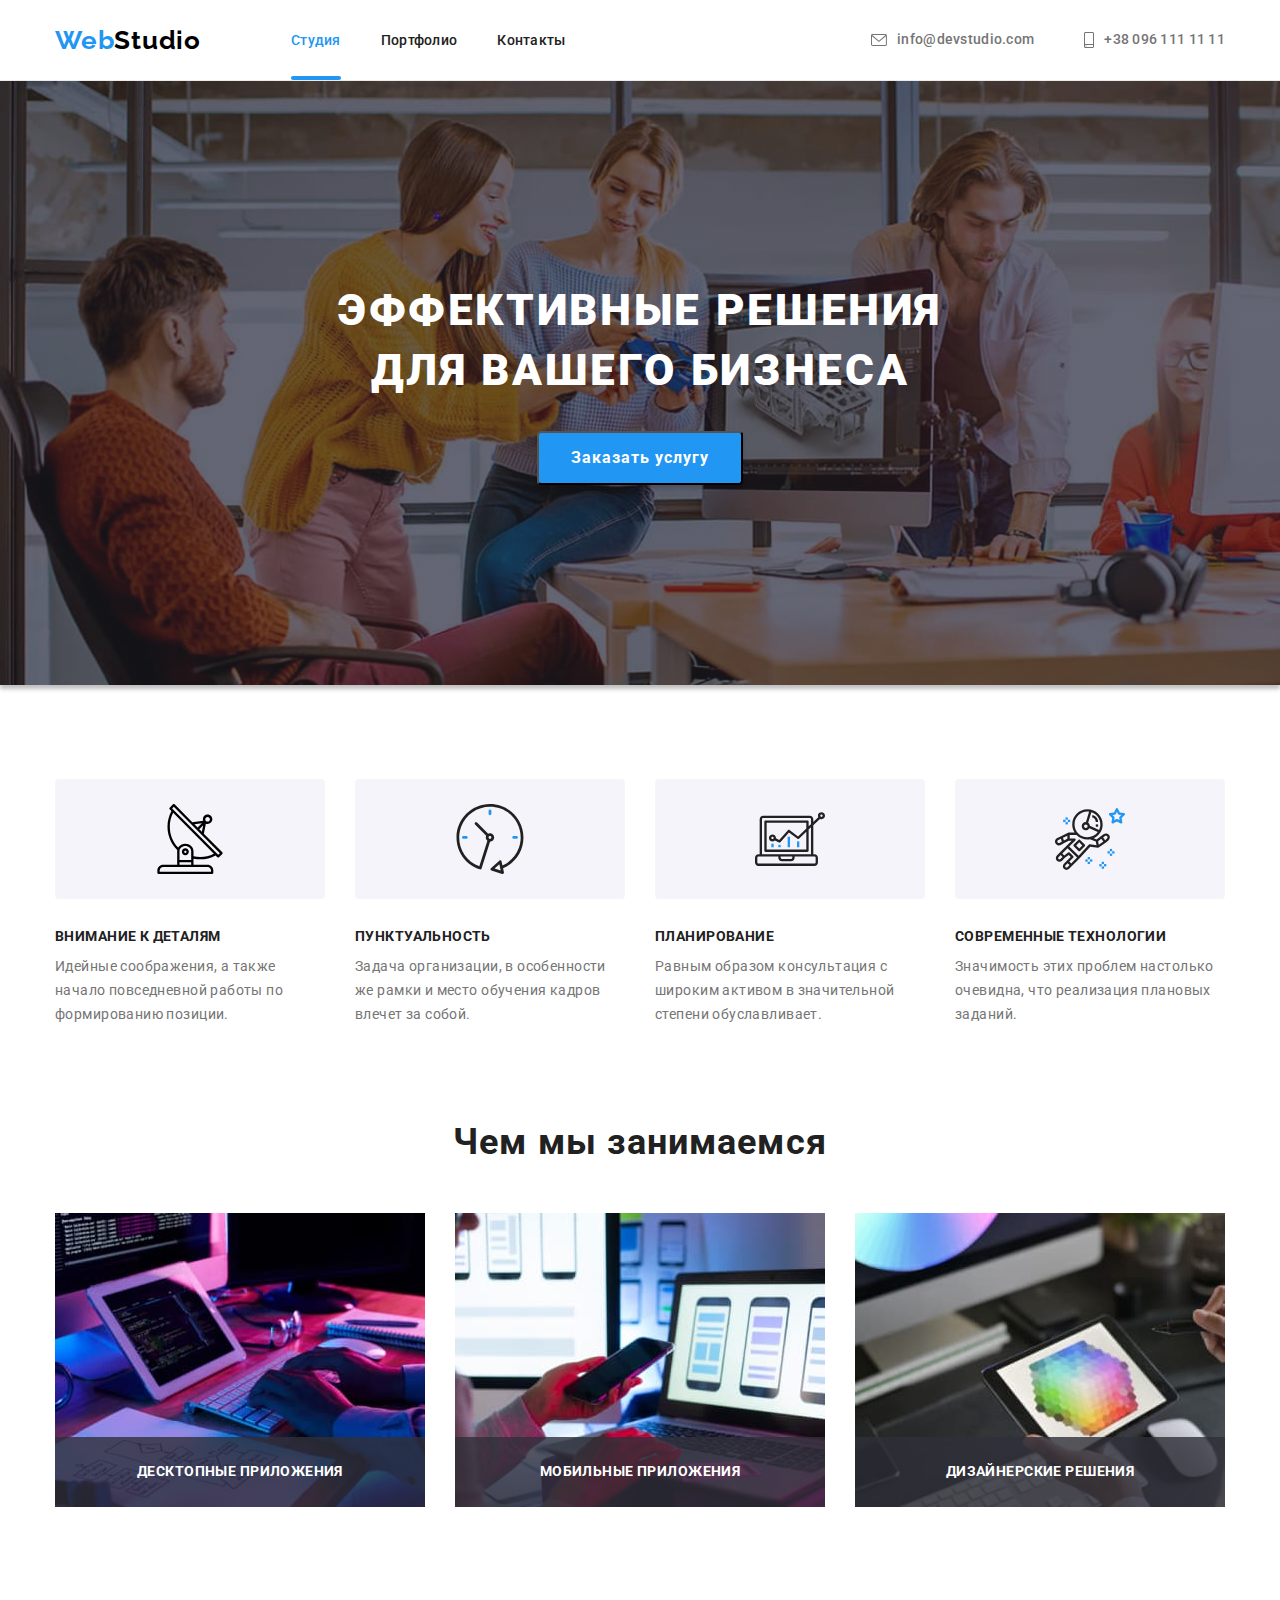
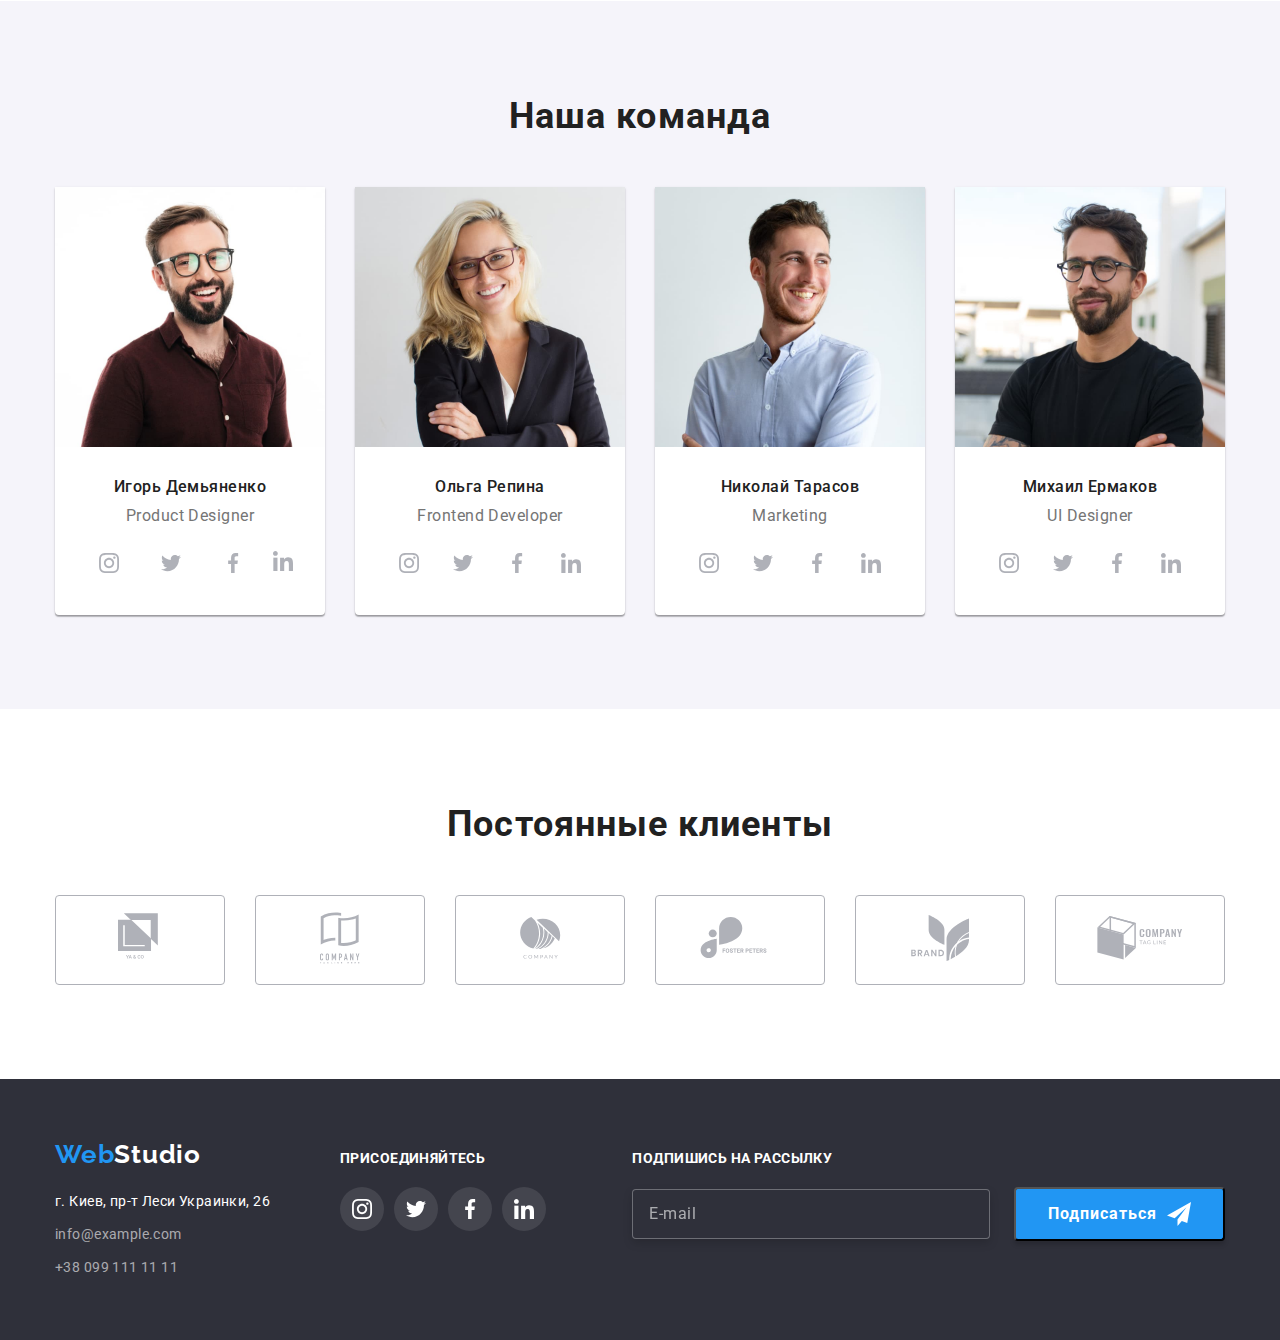
==== commit a8e6a374: "finished index.html BEM renaming + Portfolio header and footer" ====
--- a/index.html
+++ b/index.html
@@ -17,7 +17,7 @@
      <header class="page-header">
             <div class="page-header__container container about__container">
                 <nav class="page-header__navigation">
-                    <a class="logo link animate__heartBeat" lang="en" href=""><span class="logo__logo-text--accent-color">Web</span>Studio</a>
+                    <a class="page-logo link animate__heartBeat" lang="en" href=""><span class="page-logo__logo-text--accent-color">Web</span>Studio</a>
                     <ul class="page-header__navigation-list list">
                         <li class="page-header__navigation-item link">
                             <a class="page-header__navigation-link link page-header__navigation-link--active" href="">Студия</a>
@@ -60,7 +60,7 @@
             <!--Секция Преимущества-->
 
             <section class="about">
-                <div class="about__container about__container--advantages">
+                <div class="about__container">
                     <h2 class="about__title visually-hidden">Преимущества Веб Студии</h2>
                     
                     <ul class="about__advantages-list list">
@@ -305,48 +305,48 @@
             </section>
 
             <!--Секция Клиенты-->
-            <section class="regular-customers">
-                <div class="container">
-                    <h2 class="company-description">Постоянные клиенты</h2>
-                      <ul class="regular-customers-list list">
-                        <li class="regular-customers-list-item">
-                            <a class="regular-customers-icon-box">
-                                <svg class="regular-customers-icon" width="44" height="49">
+            <section class="about">
+                <div class="about__container">
+                    <h2 class="about__title">Постоянные клиенты</h2>
+                      <ul class="about__customers-list list">
+                        <li class="about__customers-list-item">
+                            <a class="about__customer-icon-box">
+                                <svg class="about__customer-icon" width="44" height="49">
                                     <use href="./images/icons.svg#icon-logo-1"></use>
                                 </svg>
                             </a>
                         </li>
-                        <li class="regular-customers-list-item">
-                            <a class="regular-customers-icon-box">
-                                <svg class="regular-customers-icon" width="40" height="52">
+                        <li class="about__customers-list-item">
+                            <a class="about__customer-icon-box">
+                                <svg class="about__customer-icon" width="40" height="52">
                                     <use href="./images/icons.svg#icon-logo-2"></use>
                                 </svg>
                             </a>
                         </li>
-                        <li class="regular-customers-list-item">
-                            <a class="regular-customers-icon-box">
-                                <svg class="regular-customers-icon" width="41" height="42">
+                        <li class="about__customers-list-item">
+                            <a class="about__customer-icon-box">
+                                <svg class="about__customer-icon" width="41" height="42">
                                     <use href="./images/icons.svg#icon-logo-3"></use>
                                 </svg>
                             </a>
                         </li>
-                        <li class="regular-customers-list-item">
-                            <a class="regular-customers-icon-box">
-                                <svg class="regular-customers-icon" width="80" height="42">
+                        <li class="about__customers-list-item">
+                            <a class="about__customer-icon-box">
+                                <svg class="about__customer-icon" width="80" height="42">
                                     <use href="./images/icons.svg#icon-logo-4"></use>
                                 </svg>
                             </a>
                         </li>
-                        <li class="regular-customers-list-item">
-                            <a class="regular-customers-icon-box">
-                                <svg class="regular-customers-icon" width="60" height="46">
+                        <li class="about__customers-list-item">
+                            <a class="about__customer-icon-box">
+                                <svg class="about__customer-icon" width="60" height="46">
                                     <use href="./images/icons.svg#icon-logo-5"></use>
                                 </svg>
                             </a>
                         </li>
-                        <li class="regular-customers-list-item">
-                            <a class="regular-customers-icon-box">
-                                <svg class="regular-customers-icon" width="88" height="44">
+                        <li class="about__customers-list-item">
+                            <a class="about__customer-icon-box">
+                                <svg class="about__customer-icon" width="88" height="44">
                                     <use href="./images/icons.svg#icon-logo-6"></use>
                                 </svg>
                             </a>
@@ -355,65 +355,67 @@
                 </div>
             </section>
         </main>
-     <footer class="footer">    
-            <div class="container">
-                <div class="left-side-footer-wrapper">
-                    <a class="logo--footer logo link" lang="en" href=""><span class="logo__logo-text--accent-color">Web</span><span
-                            class="logo__logo-text--dark-theme">Studio</span></a>
-                    <address class="address">
-                        <ul class="address-list list">
-                            <li class="address-list-item">
-                                <a class="address-link link" href="https://goo.gl/maps/c7qryHXfXwKfHJzUA" target="_blank"
+
+        <!--FOOTER-->
+     <footer class="page-footer">    
+            <div class="page-footer__container about__container">
+                <div class="page-footer__left-side-wrapper">
+                    <a class="page-logo page-logo--footer link" lang="en" href=""><span class="page-logo__logo-text--accent-color">Web</span><span
+                            class="page-logo__logo-text--dark-theme">Studio</span></a>
+                    <address class="contacts">
+                        <ul class="contacts__list list">
+                            <li class="contacts__list-item">
+                                <a class="contacts__link--light-color-text link" href="https://goo.gl/maps/c7qryHXfXwKfHJzUA" target="_blank"
                                     rel="noopener noreferrer">г. Киев, пр-т Леси Украинки, 26</a>
                             </li>
-                            <li class="address-list-item">
-                                <a class="address-contact link" href="mailto:info@example.com">info@example.com</a>
+                            <li class="contacts__list-item">
+                                <a class="contacts__link link" href="mailto:info@example.com">info@example.com</a>
                             </li>
-                            <li class="address-list-item">
-                                <a class="address-contact link" href="tel:+380991111111">+38 099 111 11 11</a>
+                            <li class="contacts__list-item">
+                                <a class="contacts__link link" href="tel:+380991111111">+38 099 111 11 11</a>
                             </li>
                         </ul>
                     </address>
                 </div>
-                <div class="social-links-footer-wrapper">
-                    <p class="enjoy-title">Присоединяйтесь</p>
-                    <ul class="social-list-footer">
-                        <li class="social-list-footer-item list">
-                            <a href="" class="social-list-footer-link link">
-                                <svg class="social-list-footer-icon" width="20" height="20">
+                <div class="page-footer__social-links-wrapper">
+                    <p class="page-footer__enjoy-title">Присоединяйтесь</p>
+                    <ul class="page-footer__social-list">
+                        <li class="page-footer__social-list-item list">
+                            <a href="" class="page-footer__social-list-link link">
+                                <svg class="page-footer__social-list-icon" width="20" height="20">
                                     <use href="./images/icons.svg#icon-instagram"></use>
                                 </svg>
                             </a>
                         </li>
-                        <li class="social-list-footer-item list">
-                            <a href="" class="social-list-footer-link link">
-                                <svg class="social-list-footer-icon" width="20" height="20">
+                        <li class="page-footer__social-list-item list">
+                            <a href="" class="page-footer__social-list-link link">
+                                <svg class="page-footer__social-list-icon" width="20" height="20">
                                     <use href="./images/icons.svg#icon-twitter"></use>
                                 </svg>
                             </a>
                         </li>
-                        <li class="social-list-footer-item list">
-                            <a href="" class="social-list-footer-link link">
-                                <svg class="social-list-footer-icon" width="20" height="20">
+                        <li class="page-footer__social-list-item list">
+                            <a href="" class="page-footer__social-list-link link">
+                                <svg class="page-footer__social-list-icon" width="20" height="20">
                                     <use href="./images/icons.svg#icon-facebook"></use>
                                 </svg>
                             </a>
                         </li>
-                        <li class="social-list-footer-item list">
-                            <a href="" class="social-list-footer-link link">
-                                <svg class="social-list-footer-icon" width="20" height="20">
+                        <li class="page-footer__social-list-item list">
+                            <a href="" class="page-footer__social-list-link link">
+                                <svg class="page-footer__social-list-icon" width="20" height="20">
                                     <use href="./images/icons.svg#icon-linkedin"></use>
                                 </svg>
                             </a>
                         </li>
                     </ul>
                 </div>
-                <div class="footer-form-wrapper">
-                    <b class="footer-form-title">Подпишись на рассылку</b>
-                       <form action="#" class="footer-form">
-                             <input type="email" class="user-email-footer-input" name="user-email-footer-input" placeholder="E-mail">
-                             <button type="submit" class="button--footer button">Подписаться
-                                <svg class="footer-send-icon" width="24" height="24">
+                <div class="page-footer__form-wrapper">
+                    <b class="page-footer__form-title">Подпишись на рассылку</b>
+                       <form action="#" class="form">
+                             <input type="email" class="form__input" name="user-email-footer-input" placeholder="E-mail">
+                             <button type="submit" class="form__button button">Подписаться
+                                <svg class="form__button-icon" width="24" height="24">
                                     <use href="./images/icons.svg#icon_send"></use>
                                 </svg>
                           </button>
@@ -424,57 +426,57 @@
 
                 <!-- БЕКДРОП -->
     <div class="backdrop is-hidden" data-modal>
-        <div class="modal animate__zoomInDown">
-            <button class="modal__btn-close" type="button" data-modal-close>
-                <svg class="close-icon" width="11" height="11">
-                    <use href="./images/icons.svg#icon-close"></use>
-                </svg>
-            </button>
+        <div class="backdrop__modal animate__zoomInDown">
             <form action="#" class="modal-form">
-                <p class="modal-form-title">Оставьте свои данные, мы вам перезвоним</p>
-                <label class="form-field">
+                <p class="modal-form__title">Оставьте свои данные, мы вам перезвоним</p>
+                <label class="modal-form__field">
                     Имя
-                    <span class="form-field-wrapper">
-                        <input type="text" name="user-name" required minlength="2" class="modal-form-input">
-                        <svg class="modal-form-icon" width="18" height="18">
+                    <span class="modal-form__field-wrapper">
+                        <input type="text" name="user-name" required minlength="2" class="modal-form__input">
+                        <svg class="modal-form__icon" width="18" height="18">
                             <use href="./images/icons.svg#icon-person"></use>
                         </svg>
                     </span>
                 </label>
             
-                <label class="form-field">
+                <label class="modal-form__field">
                     Телефон
-                    <span class="form-field-wrapper">
-                        <input type="number" name="user-tel" class="modal-form-input" required title="+38 (050) 333-33-33">
-                        <svg class="modal-form-icon" width="18" height="18">
+                    <span class="modal-form__field-wrapper">
+                        <input type="number" name="user-tel" class="modal-form__input" required title="+38 (050) 333-33-33">
+                        <svg class="modal-form__icon" width="18" height="18">
                             <use href="./images/icons.svg#icon-phone"></use>
                         </svg>
                     </span>
                 </label>
             
-                <label class="form-field">
+                <label class="modal-form__field">
                     Почта
-                    <span class="form-field-wrapper">
-                        <input type="email" name="user-email" class="modal-form-input" required>
+                    <span class="modal-form__field-wrapper">
+                        <input type="email" name="user-email" class="modal-form__input" required>
                     
-                        <svg class="modal-form-icon" width="18" height="18">
+                        <svg class="modal-form__icon" width="18" height="18">
                             <use href="./images/icons.svg#icon-email"></use>
                         </svg>
                     </span>
                 </label>
             
-                <label class="form-field">
+                <label class="modal-form__field">
                     Комментарий
-                    <textarea name="comment" class="modal-form-comment" placeholder="Введите текст"></textarea>
+                    <textarea name="comment" class="modal-form__comment-field" placeholder="Введите текст"></textarea>
                 </label>
                 
-                <input type="checkbox" id="agreement" name="agreement" class="modal-form-agreement visually-hidden">
-                <label for="agreement" class="modal-form-agreement-desc">
+                <input type="checkbox" id="agreement" name="agreement" class="modal-form__check-mark visually-hidden">
+                <label for="agreement" class="modal-form__agreement">
                     Соглашаюсь с рассылкой и принимаю&nbsp;
-                    <a class="modal-form-agreement-link" href="">Условия договора</a>
+                    <a class="modal-form__link" href="">Условия договора</a>
                 </label>
-                    <button class="modal-form-btn" type="submit">Отправить</button>
+                    <button class="modal-form__btn" type="submit">Отправить</button>
             </form>
+            <button class="modal-form__btn-close" type="button" data-modal-close>
+                <svg class="modal-form__cross-icon" width="11" height="11">
+                    <use href="./images/icons.svg#icon-close"></use>
+                </svg>
+            </button>
         </div>
     </div>
     <script src="./js/modal.js"></script>
--- a/css/styles.css
+++ b/css/styles.css
@@ -123,7 +123,7 @@
   margin-right: 50px;
 }
 
-.logo {
+.page-logo {
   font-family: var(--secondary-font);
   font-weight: 700;
   font-size: 26px;
@@ -137,7 +137,7 @@
   animation-duration: 3000ms;
 }
 
-.logo__logo-text--accent-color {
+.page-logo__logo-text--accent-color {
   color: var(--accent-color);
 }
 
@@ -297,7 +297,7 @@
   pointer-events: none;
 }
 
-.modal {
+.backdrop__modal {
   position: absolute;
   top: 50%;
   left: 50%;
@@ -322,7 +322,35 @@
   flex-direction: column;
 }
 
-.modal-form-input {
+.modal-form__title {
+  margin-bottom: 30px;
+  text-align: center;
+  font-weight: 700;
+  font-size: 20px;
+  line-height: 1.15;
+  letter-spacing: 0.03em;
+  color: var(--first-text-color);
+}
+
+.modal-form__field {
+  font-family: inherit;
+  font-weight: 400;
+  font-size: 12px;
+  line-height: 1.17;
+  letter-spacing: 0.01em;
+  color: var(--second-text-color);
+}
+
+.modal-form__field:not(:last-child) {
+  margin-bottom: 10px;
+}
+
+.modal-form__field-wrapper {
+  position: relative;
+  display: block;
+}
+
+.modal-form__input {
   display: block;
   width: 100%;
   min-height: 40px;
@@ -333,12 +361,12 @@
   transition: border-color 250ms cubic-bezier(0.4, 0, 0.2, 1);
 }
 
-.modal-form-input:focus {
+.modal-form__input:focus {
   border-color: var(--accent-color);
   outline: none;
 }
 
-.modal-form-icon {
+.modal-form__icon {
   position: absolute;
   display: block;
   top: 50%;
@@ -347,11 +375,11 @@
   transition: fill 250ms cubic-bezier(0.4, 0, 0.2, 1);
 }
 
-.modal-form-input:focus + .modal-form-icon {
+.modal-form__input:focus + .modal-form__icon {
   fill: var(--accent-color);
 }
 
-.modal-form-comment {
+.modal-form__comment-field {
   width: 100%;
   resize: none;
   min-height: 120px;
@@ -362,12 +390,12 @@
   transition: border-color 250ms cubic-bezier(0.4, 0, 0.2, 1);
 }
 
-.modal-form-comment:focus {
+.modal-form__comment-field:focus {
   border-color: var(--accent-color);
   outline: none;
 }
 
-.modal-form-comment::placeholder {
+.modal-form__comment-field::placeholder {
   font-family: inherit;
   font-weight: 400;
   font-size: 14px;
@@ -376,35 +404,7 @@
   color: rgba(117, 117, 117, 0.5);
 }
 
-.modal-form-title {
-  margin-bottom: 30px;
-  text-align: center;
-  font-weight: 700;
-  font-size: 20px;
-  line-height: 1.15;
-  letter-spacing: 0.03em;
-  color: var(--first-text-color);
-}
-
-.form-field {
-  font-family: inherit;
-  font-weight: 400;
-  font-size: 12px;
-  line-height: 1.17;
-  letter-spacing: 0.01em;
-  color: var(--second-text-color);
-}
-
-.form-field:not(:last-child) {
-  margin-bottom: 10px;
-}
-
-.form-field-wrapper {
-  position: relative;
-  display: block;
-}
-
-.modal-form-agreement-desc {
+.modal-form__agreement {
   display: flex;
   align-items: center;
   margin-bottom: 30px;
@@ -416,7 +416,7 @@
   color: var(--second-text-color);
 }
 
-.modal-form-agreement-desc::before {
+.modal-form__agreement::before {
   content: ' ';
   display: block;
   margin-right: 8px;
@@ -429,7 +429,7 @@
   transition: background-image 250ms cubic-bezier(0.4, 0, 0.2, 1);
 }
 
-.modal-form-agreement:checked + .modal-form-agreement-desc::before {
+.modal-form__check-mark:checked + .modal-form__agreement::before {
   border: 0.2px solid var(--third-text-color);
   background-image: url(../images/check.svg);
   fill: var(--third-text-color);
@@ -439,15 +439,15 @@
   outline: none;
 }
 
-.modal-form-agreement:focus + .modal-form-agreement-desc::before {
+.modal-form-agreement:focus + .modal-form__agreement::before {
   border: 2px solid var(--accent-color);
 }
 
-.modal-form-agreement-link {
+.modal-form__link {
   color: var(--accent-color);
 }
 
-.modal__btn-close {
+.modal-form__btn-close {
   position: absolute;
   top: 8px;
   right: 8px;
@@ -465,7 +465,7 @@
   cursor: pointer;
 }
 
-.modal-form-btn {
+.modal-form__btn {
   min-width: 200px;
   align-self: center;
   padding: 10px;
@@ -486,8 +486,8 @@
   transition: background-color 250ms cubic-bezier(0.4, 0, 0.2, 1);
 }
 
-.modal-form-btn:hover,
-.modal-form-btn:focus {
+.modal-form__btn:hover,
+.modal-form__btn:focus {
   background-color: var(--alternative-accent-color);
   border: none;
 }
@@ -495,10 +495,6 @@
 /* HERO END */
 
 /* ПРЕИМУЩЕСТВА */
-
-.about__container--advantages {
-  display: flex;
-}
 
 .about__advantages-list {
   display: flex;
@@ -788,13 +784,7 @@
 
 /* REGULAR CUSTOMERS*/
 
-.regular-customers {
-  display: flex;
-  padding-top: 94px;
-  padding-bottom: 94px;
-}
-
-.regular-customers-list {
+.about__customers-list {
   display: flex;
   flex-wrap: wrap;
   justify-content: center;
@@ -803,7 +793,7 @@
   margin-top: -30px;
 }
 
-.regular-customers-list-item {
+.about__customers-list-item {
   display: flex;
   justify-content: center;
   align-items: center;
@@ -819,58 +809,74 @@
   transition: border 250ms cubic-bezier(0.4, 0, 0.2, 1);
 }
 
-.regular-customers-list-item:hover,
-.regular-customers-list-item:focus {
+.about__customers-list-item:hover,
+.about__customers-list-item:focus {
   fill: var(--accent-color);
   border: 1px solid var(--accent-color);
 }
 
-.regular-customers-icon {
+.about__customer-icon {
   fill: currentColor;
   transition: fill 250ms cubic-bezier(0.4, 0, 0.2, 1);
 }
 
-.regular-customers-list-item:hover .regular-customers-icon,
-.regular-customers-list-item:focus .regular-customers-icon {
+.about__customers-list-item:hover .about__customer-icon,
+.about__customers-list-item:focus .about__customer-icon {
   fill: var(--accent-color);
 }
 
 /*END REGULAR CUSTOMER*/
 
 /* FOOTER */
-.footer {
-  background-color: var(--dark-background-color);
+.page-footer {
   padding-top: 60px;
   padding-bottom: 60px;
-}
-
-.address-list,
-.address-list-item,
-.address-contact {
-  display: flex;
-  flex-direction: column;
-}
-
-.logo--footer {
+  background-color: var(--dark-background-color);
+}
+
+.page-footer__container {
+  display: flex;
+  align-items: baseline;
+}
+
+.page-footer__left-side-wrapper {
+  margin-right: 70px;
+}
+
+.page-logo--footer {
   display: block;
   margin-right: 0;
   margin-bottom: 20px;
   padding: 0;
 }
 
-.logo__logo-text--dark-theme {
-  color: var(--third-text-color);
-}
-
-.address-link {
+.page-logo__logo-text--dark-theme {
+  color: var(--third-text-color);
+}
+
+.contacts__list {
+  display: flex;
+  flex-direction: column;
+}
+
+.contacts__link--light-color-text {
+  font-style: normal;
   font-size: 14px;
   line-height: 1.71;
   letter-spacing: 0.03em;
   color: var(--third-text-color);
-}
-
-.address-contact {
+
+  transition: color 250ms cubic-bezier(0.4, 0, 0.2, 1);
+}
+
+.contacts__link--light-color-text:hover,
+.contacts__link--light-color-text:focus {
+  color: var(--accent-color);
+}
+
+.contacts__link {
   display: block;
+  font-style: normal;
   font-size: 14px;
   line-height: 1.71;
   letter-spacing: 0.03em;
@@ -879,30 +885,16 @@
   transition: color 250ms cubic-bezier(0.4, 0, 0.2, 1);
 }
 
-.address-list {
-  min-width: 231px;
-  min-height: 81px;
-}
-
-.address-list-item:not(:last-child) {
+.contacts__list-item:not(:last-child) {
   margin-bottom: 9px;
 }
 
-.address-contact:hover,
-.address-contact:focus {
+.contacts__link:hover,
+.contacts__link:focus {
   color: var(--accent-color);
 }
 
-.footer .container {
-  display: flex;
-  align-items: baseline;
-}
-
-.left-side-footer-wrapper {
-  margin-right: 70px;
-}
-
-.enjoy-title {
+.page-footer__enjoy-title {
   font-weight: 700;
   font-size: 14px;
   line-height: 1.14;
@@ -912,18 +904,18 @@
   margin-bottom: 20px;
 }
 
-.social-list-footer {
+.page-footer__social-list {
   display: flex;
   align-items: center;
   justify-content: center;
   justify-content: space-between;
 }
 
-.social-list-footer-item:not(:last-child) {
+.page-footer__social-list-item:not(:last-child) {
   margin-right: 10px;
 }
 
-.social-list-footer-link {
+.page-footer__social-list-link {
   display: flex;
   align-items: center;
   justify-content: center;
@@ -934,20 +926,20 @@
   transition: background-color 250ms cubic-bezier(0.4, 0, 0.2, 1);
 }
 
-.social-list-footer-icon {
+.page-footer__social-list-icon {
   fill: var(--third-text-color);
 }
 
-.social-list-footer-link:hover,
-.social-list-footer-link:focus {
+.page-footer__social-list-link:hover,
+.page-footer__social-list-link:focus {
   background-color: var(--accent-color);
 }
 
-.footer-form-wrapper {
+.page-footer__form-wrapper {
   margin-left: auto;
 }
 
-.footer-form-title {
+.page-footer__form-title {
   display: block;
   font-family: inherit;
   font-size: 14px;
@@ -958,11 +950,11 @@
   margin-bottom: 20px;
 }
 
-.label-email-subscription {
+/* .label-email-subscription {
   display: inline-flex;
-}
-
-.user-email-footer-input {
+} */
+
+.form__input {
   display: inline-block;
   min-width: 358px;
   min-height: 50px;
@@ -975,7 +967,7 @@
   background-color: var(--dark-background-color);
 }
 
-.user-email-footer-input::placeholder {
+.form__input::placeholder {
   font-family: inherit;
   font-weight: normal;
   font-size: 16px;
@@ -985,12 +977,12 @@
   color: rgba(255, 255, 255, 0.6);
 }
 
-.user-email-footer-input:focus {
+.form__input:focus {
   border: 2px solid var(--accent-color);
   outline: none;
 }
 
-.button--footer {
+.form__button {
   display: inline-flex;
   justify-content: center;
   align-items: center;
@@ -1013,14 +1005,14 @@
   transition: background-color 250ms cubic-bezier(0.4, 0, 0.2, 1);
 }
 
-/* .button:hover,
-.button:focus {
+.form__button:hover,
+.form__button:focus {
   background-color: var(--alternative-accent-color);
   outline: none;
-} */
-
-.footer-send-icon {
+}
+
+.form__button-icon {
+  margin-left: 10px;
   fill: currentColor;
-  margin-left: 10px;
 }
 /* FOOTER END*/
